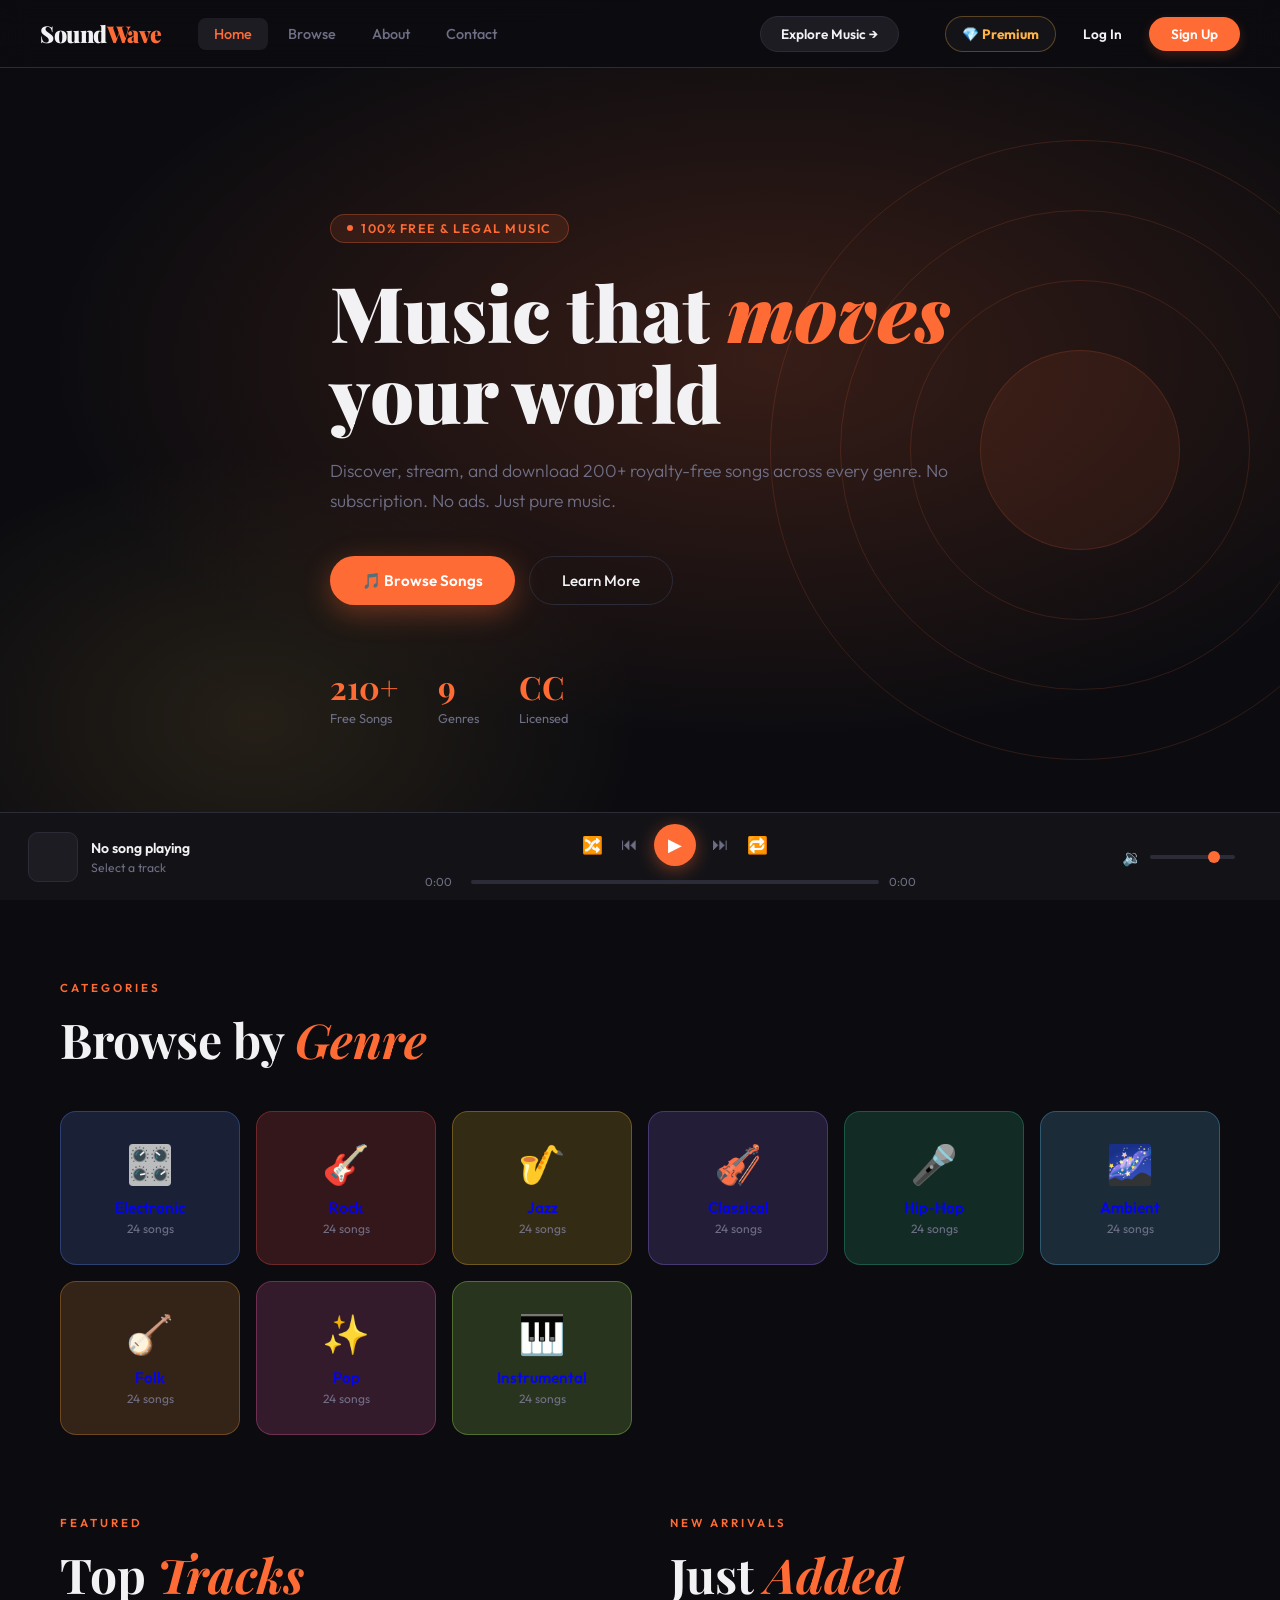
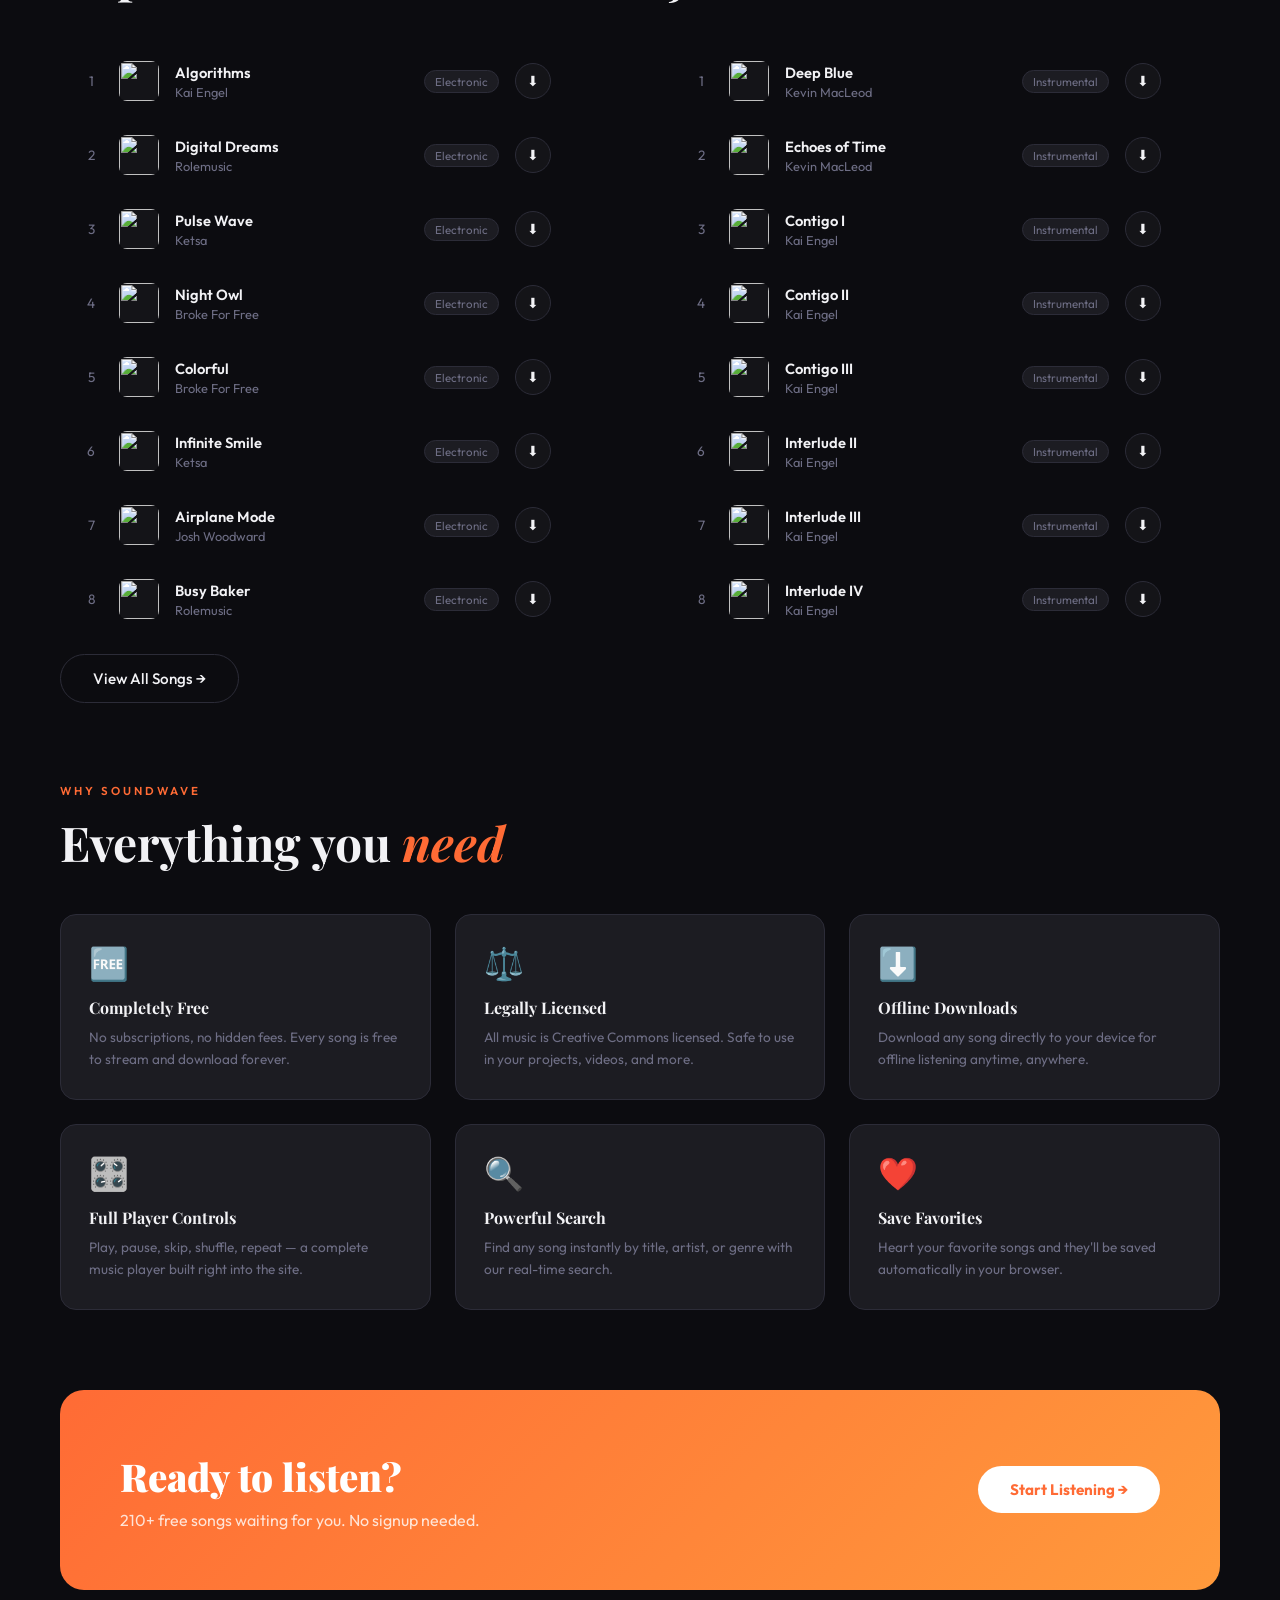
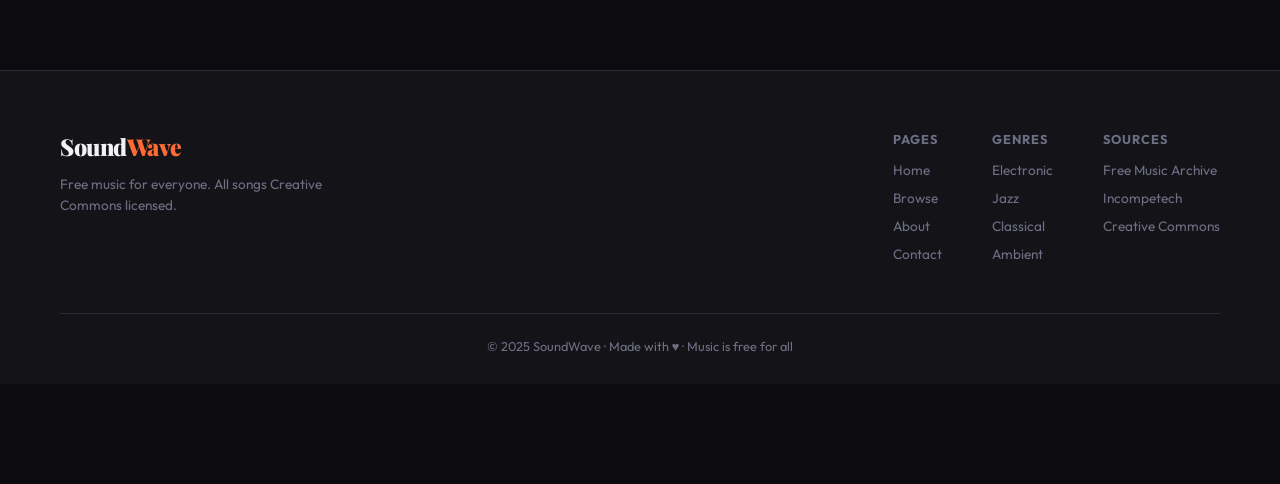
==== index.html @ 962b513a "Add files via upload" ====
<!DOCTYPE html>
<html lang="en">
<head>
<meta charset="UTF-8">
<meta name="viewport" content="width=device-width, initial-scale=1.0">
<title>SoundWave — Free Music For Everyone</title>
<link href="https://fonts.googleapis.com/css2?family=Playfair+Display:ital,wght@0,700;0,900;1,700&family=Outfit:wght@300;400;500;600&display=swap" rel="stylesheet">
<link rel="stylesheet" href="shared.css">
<style>
/* HOME PAGE STYLES */
.hero {
  min-height: 100vh;
  display: flex;
  align-items: center;
  justify-content: center;
  position: relative;
  overflow: hidden;
  padding: 120px 40px 80px;
}
.hero-bg {
  position: absolute; inset: 0;
  background: radial-gradient(ellipse 80% 60% at 60% 40%, rgba(255,107,53,0.18) 0%, transparent 70%),
              radial-gradient(ellipse 50% 50% at 20% 80%, rgba(255,200,80,0.10) 0%, transparent 60%),
              var(--bg);
}
.hero-rings {
  position: absolute;
  right: -100px; top: 50%;
  transform: translateY(-50%);
  width: 600px; height: 600px;
  pointer-events: none;
}
.ring {
  position: absolute; border-radius: 50%;
  border: 1px solid rgba(255,107,53,0.15);
  top: 50%; left: 50%;
  transform: translate(-50%,-50%);
  animation: ringPulse 4s ease-in-out infinite;
}
.ring:nth-child(1) { width: 200px; height: 200px; background: rgba(255,107,53,0.08); animation-delay: 0s; }
.ring:nth-child(2) { width: 340px; height: 340px; animation-delay: 0.5s; }
.ring:nth-child(3) { width: 480px; height: 480px; animation-delay: 1s; }
.ring:nth-child(4) { width: 620px; height: 620px; animation-delay: 1.5s; }
@keyframes ringPulse { 0%,100%{opacity:0.5;transform:translate(-50%,-50%) scale(1)} 50%{opacity:1;transform:translate(-50%,-50%) scale(1.03)} }

.hero-content { position: relative; z-index: 2; max-width: 620px; }
.hero-tag {
  display: inline-flex; align-items: center; gap: 8px;
  background: rgba(255,107,53,0.12); border: 1px solid rgba(255,107,53,0.3);
  color: var(--accent); padding: 6px 16px; border-radius: 40px;
  font-size: 0.78rem; font-weight: 600; letter-spacing: 1.5px;
  text-transform: uppercase; margin-bottom: 28px;
  animation: fadeUp 0.6s ease both;
}
.hero-tag .dot { width: 6px; height: 6px; border-radius: 50%; background: var(--accent); animation: blink 1.2s ease infinite; }
@keyframes blink { 0%,100%{opacity:1} 50%{opacity:0.3} }
.hero-title {
  font-family: 'Playfair Display', serif;
  font-size: clamp(3rem, 6vw, 5.2rem);
  line-height: 1.05;
  font-weight: 900;
  margin-bottom: 24px;
  animation: fadeUp 0.6s 0.1s ease both;
}
.hero-title em { font-style: italic; color: var(--accent); }
.hero-desc {
  font-size: 1.1rem; color: var(--muted); line-height: 1.7;
  margin-bottom: 40px; font-weight: 300;
  animation: fadeUp 0.6s 0.2s ease both;
}
.hero-btns {
  display: flex; gap: 14px; flex-wrap: wrap;
  animation: fadeUp 0.6s 0.3s ease both;
}
.btn-primary {
  background: var(--accent); color: white;
  padding: 14px 32px; border-radius: 50px;
  font-weight: 600; font-size: 0.95rem;
  text-decoration: none; display: inline-flex; align-items: center; gap: 8px;
  transition: all 0.2s; box-shadow: 0 8px 28px rgba(255,107,53,0.35);
}
.btn-primary:hover { transform: translateY(-2px); box-shadow: 0 12px 36px rgba(255,107,53,0.45); }
.btn-secondary {
  background: transparent; color: var(--text);
  padding: 14px 32px; border-radius: 50px;
  border: 1px solid var(--border);
  font-weight: 500; font-size: 0.95rem;
  text-decoration: none; display: inline-flex; align-items: center; gap: 8px;
  transition: all 0.2s;
}
.btn-secondary:hover { border-color: var(--accent); color: var(--accent); }
.hero-stats {
  display: flex; gap: 40px; margin-top: 60px;
  animation: fadeUp 0.6s 0.4s ease both;
}
.stat-num { font-family: 'Playfair Display', serif; font-size: 2rem; font-weight: 700; color: var(--accent); }
.stat-label { font-size: 0.8rem; color: var(--muted); margin-top: 2px; }

/* FEATURED SECTION */
.section { padding: 80px 60px; }
.section-label {
  font-size: 0.72rem; letter-spacing: 3px; text-transform: uppercase;
  color: var(--accent); font-weight: 600; margin-bottom: 12px;
}
.section-title {
  font-family: 'Playfair Display', serif;
  font-size: clamp(2rem, 4vw, 3rem); font-weight: 700;
  margin-bottom: 40px;
}
.section-title span { color: var(--accent); font-style: italic; }

/* GENRE CARDS */
.genre-grid {
  display: grid;
  grid-template-columns: repeat(auto-fill, minmax(180px, 1fr));
  gap: 16px;
}
.genre-card {
  border-radius: 16px; padding: 28px 20px;
  text-align: center; cursor: pointer;
  transition: all 0.25s; text-decoration: none;
  display: block; position: relative; overflow: hidden;
}
.genre-card::before {
  content: ''; position: absolute; inset: 0;
  background: inherit; opacity: 0.12; border-radius: 16px;
}
.genre-card:hover { transform: translateY(-4px); }
.genre-emoji { font-size: 2.4rem; margin-bottom: 10px; display: block; }
.genre-name { font-weight: 600; font-size: 0.95rem; }
.genre-count { font-size: 0.75rem; color: var(--muted); margin-top: 4px; }

.gc-electronic { background: rgba(92,138,255,0.15); border: 1px solid rgba(92,138,255,0.3); }
.gc-rock { background: rgba(255,80,80,0.15); border: 1px solid rgba(255,80,80,0.3); }
.gc-jazz { background: rgba(255,200,50,0.15); border: 1px solid rgba(255,200,50,0.3); }
.gc-classical { background: rgba(160,120,255,0.15); border: 1px solid rgba(160,120,255,0.3); }
.gc-hiphop { background: rgba(50,200,150,0.15); border: 1px solid rgba(50,200,150,0.3); }
.gc-ambient { background: rgba(100,200,255,0.15); border: 1px solid rgba(100,200,255,0.3); }
.gc-folk { background: rgba(255,160,60,0.15); border: 1px solid rgba(255,160,60,0.3); }
.gc-pop { background: rgba(255,100,180,0.15); border: 1px solid rgba(255,100,180,0.3); }
.gc-instrumental { background: rgba(180,255,100,0.15); border: 1px solid rgba(180,255,100,0.3); }

/* FEATURED TRACKS */
.track-list { display: flex; flex-direction: column; gap: 4px; }
.track-row {
  display: flex; align-items: center; gap: 16px;
  padding: 14px 18px; border-radius: 12px;
  cursor: pointer; transition: background 0.2s;
  border: 1px solid transparent;
}
.track-row:hover { background: var(--card); border-color: var(--border); }
.track-num { width: 24px; color: var(--muted); font-size: 0.85rem; text-align: center; flex-shrink: 0; }
.track-emoji { font-size: 1.6rem; flex-shrink: 0; }
.track-info { flex: 1; min-width: 0; }
.track-title { font-weight: 600; font-size: 0.92rem; white-space: nowrap; overflow: hidden; text-overflow: ellipsis; }
.track-artist { color: var(--muted); font-size: 0.8rem; margin-top: 2px; }
.track-genre {
  background: var(--card); color: var(--muted);
  font-size: 0.72rem; padding: 3px 10px; border-radius: 20px;
  border: 1px solid var(--border); flex-shrink: 0;
}
.track-play {
  width: 36px; height: 36px; border-radius: 50%;
  background: var(--accent); border: none; color: white;
  font-size: 0.85rem; cursor: pointer; display: flex;
  align-items: center; justify-content: center;
  flex-shrink: 0; opacity: 0; transition: opacity 0.2s;
}
.track-row:hover .track-play { opacity: 1; }

/* TWO-COL LAYOUT */
.two-col { display: grid; grid-template-columns: 1fr 1fr; gap: 60px; align-items: start; }

/* WHY SECTION */
.why-grid { display: grid; grid-template-columns: repeat(3, 1fr); gap: 24px; }
.why-card {
  background: var(--card); border: 1px solid var(--border);
  border-radius: 16px; padding: 28px;
  transition: border-color 0.2s;
}
.why-card:hover { border-color: var(--accent); }
.why-icon { font-size: 2rem; margin-bottom: 14px; }
.why-title { font-weight: 700; font-size: 1rem; margin-bottom: 8px; font-family: 'Playfair Display', serif; }
.why-desc { color: var(--muted); font-size: 0.85rem; line-height: 1.65; }

/* CTA BANNER */
.cta-banner {
  margin: 0 60px 80px;
  background: linear-gradient(135deg, var(--accent), #ff9a3c);
  border-radius: 24px; padding: 60px;
  display: flex; align-items: center; justify-content: space-between;
  gap: 40px;
}
.cta-title { font-family: 'Playfair Display', serif; font-size: 2.4rem; font-weight: 900; color: white; }
.cta-desc { color: rgba(255,255,255,0.8); margin-top: 8px; font-size: 1rem; }
.btn-white {
  background: white; color: var(--accent);
  padding: 14px 32px; border-radius: 50px;
  font-weight: 700; font-size: 0.95rem;
  text-decoration: none; white-space: nowrap;
  transition: transform 0.2s;
  display: inline-block;
}
.btn-white:hover { transform: scale(1.04); }

@keyframes fadeUp { from{opacity:0;transform:translateY(24px)} to{opacity:1;transform:translateY(0)} }
@media (max-width: 900px) {
  .two-col { grid-template-columns: 1fr; }
  .why-grid { grid-template-columns: 1fr 1fr; }
  .cta-banner { flex-direction: column; text-align: center; }
  .hero-rings { display: none; }
  .section { padding: 60px 24px; }
  .cta-banner { margin: 0 24px 60px; padding: 40px 24px; }
}
@media (max-width: 600px) {
  .why-grid { grid-template-columns: 1fr; }
  .hero-stats { gap: 24px; }
}
</style>
</head>
<body>

<!-- NAV -->
<nav class="navbar">
  <a href="index.html" class="nav-logo">Sound<span>Wave</span></a>
  <div class="nav-links">
    <a href="index.html" class="nav-link active">Home</a>
    <a href="browse.html" class="nav-link">Browse</a>
    <a href="about.html" class="nav-link">About</a>
    <a href="contact.html" class="nav-link">Contact</a>
  </div>
  <a href="browse.html" class="nav-cta">Explore Music →</a>
  <div class="auth-btns">
    <a href="#" class="btn-premium" onclick="event.preventDefault(); openPremiumModal()">💎 Premium</a>
    <a href="#" class="btn-login" onclick="event.preventDefault(); openAuthModal('login')">Log In</a>
    <a href="#" class="btn-signup" onclick="event.preventDefault(); openAuthModal('signup')">Sign Up</a>
  </div>
  <button class="nav-burger" onclick="toggleMenu()">☰</button>
</nav>
<div class="mobile-menu" id="mobileMenu">
  <a href="index.html" onclick="toggleMenu()">Home</a>
  <a href="browse.html" onclick="toggleMenu()">Browse</a>
  <a href="about.html" onclick="toggleMenu()">About</a>
  <a href="contact.html" onclick="toggleMenu()">Contact</a>
  <hr style="border:none;border-top:1px solid var(--border);margin:10px 0;">
  <div style="display:flex;padding:5px 12px;margin-bottom:10px">
    <a href="#" class="btn-premium" style="flex:1;text-align:center;justify-content:center" onclick="event.preventDefault(); openPremiumModal()">💎 Premium</a>
  </div>
  <div style="display:flex;gap:10px;padding:5px 12px">
    <a href="#" class="btn-login" style="flex:1;text-align:center" onclick="event.preventDefault(); openAuthModal('login')">Log In</a>
    <a href="#" class="btn-signup" style="flex:1;text-align:center" onclick="event.preventDefault(); openAuthModal('signup')">Sign Up</a>
  </div>
</div>

<!-- HERO -->
<section class="hero">
  <div class="hero-bg"></div>
  <div class="hero-rings">
    <div class="ring"></div>
    <div class="ring"></div>
    <div class="ring"></div>
    <div class="ring"></div>
  </div>
  <div class="hero-content">
    <div class="hero-tag"><span class="dot"></span> 100% Free & Legal Music</div>
    <h1 class="hero-title">Music that <em>moves</em> your world</h1>
    <p class="hero-desc">Discover, stream, and download 200+ royalty-free songs across every genre. No subscription. No ads. Just pure music.</p>
    <div class="hero-btns">
      <a href="browse.html" class="btn-primary">🎵 Browse Songs</a>
      <a href="about.html" class="btn-secondary">Learn More</a>
    </div>
    <div class="hero-stats">
      <div><div class="stat-num">210+</div><div class="stat-label">Free Songs</div></div>
      <div><div class="stat-num">9</div><div class="stat-label">Genres</div></div>
      <div><div class="stat-num">CC</div><div class="stat-label">Licensed</div></div>
    </div>
  </div>
</section>

<!-- GENRES -->
<section class="section">
  <div class="section-label">Categories</div>
  <div class="section-title">Browse by <span>Genre</span></div>
  <div class="genre-grid">
    <a href="browse.html?cat=Electronic" class="genre-card gc-electronic">
      <span class="genre-emoji">🎛️</span>
      <div class="genre-name">Electronic</div>
      <div class="genre-count">24 songs</div>
    </a>
    <a href="browse.html?cat=Rock" class="genre-card gc-rock">
      <span class="genre-emoji">🎸</span>
      <div class="genre-name">Rock</div>
      <div class="genre-count">24 songs</div>
    </a>
    <a href="browse.html?cat=Jazz" class="genre-card gc-jazz">
      <span class="genre-emoji">🎷</span>
      <div class="genre-name">Jazz</div>
      <div class="genre-count">24 songs</div>
    </a>
    <a href="browse.html?cat=Classical" class="genre-card gc-classical">
      <span class="genre-emoji">🎻</span>
      <div class="genre-name">Classical</div>
      <div class="genre-count">24 songs</div>
    </a>
    <a href="browse.html?cat=Hip-Hop" class="genre-card gc-hiphop">
      <span class="genre-emoji">🎤</span>
      <div class="genre-name">Hip-Hop</div>
      <div class="genre-count">24 songs</div>
    </a>
    <a href="browse.html?cat=Ambient" class="genre-card gc-ambient">
      <span class="genre-emoji">🌌</span>
      <div class="genre-name">Ambient</div>
      <div class="genre-count">24 songs</div>
    </a>
    <a href="browse.html?cat=Folk" class="genre-card gc-folk">
      <span class="genre-emoji">🪕</span>
      <div class="genre-name">Folk</div>
      <div class="genre-count">24 songs</div>
    </a>
    <a href="browse.html?cat=Pop" class="genre-card gc-pop">
      <span class="genre-emoji">✨</span>
      <div class="genre-name">Pop</div>
      <div class="genre-count">24 songs</div>
    </a>
    <a href="browse.html?cat=Instrumental" class="genre-card gc-instrumental">
      <span class="genre-emoji">🎹</span>
      <div class="genre-name">Instrumental</div>
      <div class="genre-count">24 songs</div>
    </a>
  </div>
</section>

<!-- FEATURED TRACKS -->
<section class="section" style="padding-top:0">
  <div class="two-col">
    <div>
      <div class="section-label">Featured</div>
      <div class="section-title">Top <span>Tracks</span></div>
      <div class="track-list" id="featuredTracks"></div>
      <br>
      <a href="browse.html" class="btn-secondary" style="display:inline-flex">View All Songs →</a>
    </div>
    <div>
      <div class="section-label">New Arrivals</div>
      <div class="section-title">Just <span>Added</span></div>
      <div class="track-list" id="newTracks"></div>
    </div>
  </div>
</section>

<!-- WHY -->
<section class="section" style="padding-top:0">
  <div class="section-label">Why SoundWave</div>
  <div class="section-title">Everything you <span>need</span></div>
  <div class="why-grid">
    <div class="why-card">
      <div class="why-icon">🆓</div>
      <div class="why-title">Completely Free</div>
      <div class="why-desc">No subscriptions, no hidden fees. Every song is free to stream and download forever.</div>
    </div>
    <div class="why-card">
      <div class="why-icon">⚖️</div>
      <div class="why-title">Legally Licensed</div>
      <div class="why-desc">All music is Creative Commons licensed. Safe to use in your projects, videos, and more.</div>
    </div>
    <div class="why-card">
      <div class="why-icon">⬇️</div>
      <div class="why-title">Offline Downloads</div>
      <div class="why-desc">Download any song directly to your device for offline listening anytime, anywhere.</div>
    </div>
    <div class="why-card">
      <div class="why-icon">🎛️</div>
      <div class="why-title">Full Player Controls</div>
      <div class="why-desc">Play, pause, skip, shuffle, repeat — a complete music player built right into the site.</div>
    </div>
    <div class="why-card">
      <div class="why-icon">🔍</div>
      <div class="why-title">Powerful Search</div>
      <div class="why-desc">Find any song instantly by title, artist, or genre with our real-time search.</div>
    </div>
    <div class="why-card">
      <div class="why-icon">❤️</div>
      <div class="why-title">Save Favorites</div>
      <div class="why-desc">Heart your favorite songs and they'll be saved automatically in your browser.</div>
    </div>
  </div>
</section>

<!-- CTA -->
<div class="cta-banner">
  <div>
    <div class="cta-title">Ready to listen?</div>
    <div class="cta-desc">210+ free songs waiting for you. No signup needed.</div>
  </div>
  <a href="browse.html" class="btn-white">Start Listening →</a>
</div>

<!-- FOOTER -->
<footer class="footer">
  <div class="footer-inner">
    <div class="footer-brand">
      <div class="nav-logo">Sound<span>Wave</span></div>
      <p>Free music for everyone. All songs Creative Commons licensed.</p>
    </div>
    <div class="footer-links">
      <div class="footer-col">
        <div class="footer-col-title">Pages</div>
        <a href="index.html">Home</a>
        <a href="browse.html">Browse</a>
        <a href="about.html">About</a>
        <a href="contact.html">Contact</a>
      </div>
      <div class="footer-col">
        <div class="footer-col-title">Genres</div>
        <a href="browse.html?cat=Electronic">Electronic</a>
        <a href="browse.html?cat=Jazz">Jazz</a>
        <a href="browse.html?cat=Classical">Classical</a>
        <a href="browse.html?cat=Ambient">Ambient</a>
      </div>
      <div class="footer-col">
        <div class="footer-col-title">Sources</div>
        <a href="https://freemusicarchive.org" target="_blank">Free Music Archive</a>
        <a href="https://incompetech.com" target="_blank">Incompetech</a>
        <a href="https://creativecommons.org" target="_blank">Creative Commons</a>
      </div>
    </div>
  </div>
  <div class="footer-bottom">© 2025 SoundWave · Made with ♥ · Music is free for all</div>
</footer>

<script src="shared.js"></script>
<script>
// Featured tracks
const featured = SONGS.slice(0, 8);
const newest = SONGS.slice(80, 88);

function renderTrackList(songs, containerId) {
  document.getElementById(containerId).innerHTML = songs.map((s,i) => `
    <div class="track-row" onclick="playSong(${SONGS.indexOf(s)}, true)">
      <div class="track-num">${i+1}</div>
      <div class="track-emoji" style="width:40px;height:40px;border-radius:8px;overflow:hidden;background:var(--surface);display:flex;align-items:center;justify-content:center;padding:0">
        <img src="${s.photo}" style="width:100%;height:100%;object-fit:cover" />
      </div>
      <div class="track-info">
        <div class="track-title">${s.title}</div>
        <div class="track-artist">${s.artist}</div>
      </div>
      <span class="track-genre">${s.genre}</span>
      <div style="display:flex;gap:4px">
        <button class="track-play track-dl" onclick="event.stopPropagation();downloadSong(${SONGS.indexOf(s)})" style="background:var(--surface);color:var(--text);border:1px solid var(--border);opacity:1;transition:all 0.2s" title="Download">⬇</button>
        <button class="track-play">▶</button>
      </div>
    </div>
  `).join('');
}
renderTrackList(featured, 'featuredTracks');
renderTrackList(newest, 'newTracks');
</script>
</body>
</html>
---- shared.css ----
/* =============================================
   SOUNDWAVE — SHARED CSS
   ============================================= */
:root {
  --bg: #0c0c10;
  --surface: #141418;
  --card: #1c1c22;
  --border: #2c2c38;
  --accent: #ff6b35;
  --accent2: #ffb347;
  --text: #f2f2f5;
  --muted: #6e6e85;
  --nav-h: 68px;
}
* { margin: 0; padding: 0; box-sizing: border-box; }
html { scroll-behavior: smooth; }
body {
  font-family: 'Outfit', sans-serif;
  background: var(--bg);
  color: var(--text);
  min-height: 100vh;
  padding-bottom: 100px;
}

/* ---- NAVBAR ---- */
.navbar {
  position: fixed; top: 0; left: 0; right: 0; z-index: 1000;
  height: var(--nav-h);
  display: flex; align-items: center;
  padding: 0 40px; gap: 36px;
  background: rgba(12,12,16,0.88);
  backdrop-filter: blur(14px);
  border-bottom: 1px solid var(--border);
}
.nav-logo {
  font-family: 'Playfair Display', serif;
  font-size: 1.45rem; font-weight: 900;
  color: var(--text); text-decoration: none;
  letter-spacing: -0.5px;
}
.nav-logo span { color: var(--accent); }
.nav-links { display: flex; gap: 4px; flex: 1; }
.nav-link {
  color: var(--muted); text-decoration: none;
  padding: 7px 16px; border-radius: 8px;
  font-size: 0.9rem; font-weight: 500;
  transition: all 0.18s;
}
.nav-link:hover, .nav-link.active { color: var(--text); background: var(--card); }
.nav-link.active { color: var(--accent); }
.nav-cta {
  background: var(--card); color: var(--text); border: 1px solid var(--border);
  padding: 8px 20px; border-radius: 50px;
  font-size: 0.85rem; font-weight: 600;
  text-decoration: none; transition: all 0.2s;
  white-space: nowrap;
}
.nav-cta:hover { border-color: var(--accent); color: var(--accent); }
.auth-btns { display: flex; gap: 10px; align-items: center; margin-left: 10px; }
.btn-login {
  color: var(--text); font-weight: 600; font-size: 0.85rem;
  text-decoration: none; padding: 8px 16px; border-radius: 50px;
  transition: all 0.2s; border: 1px solid transparent; white-space: nowrap;
}
.btn-login:hover { background: var(--card); border-color: var(--border); }
.btn-signup {
  background: var(--accent); color: white;
  padding: 8px 22px; border-radius: 50px;
  font-size: 0.85rem; font-weight: 600;
  text-decoration: none; transition: all 0.2s;
  white-space: nowrap; box-shadow: 0 4px 12px rgba(255,107,53,0.2);
}
.btn-signup:hover { background: #e55a25; transform: translateY(-1px); box-shadow: 0 6px 16px rgba(255,107,53,0.35); }
.btn-premium {
  background: var(--surface); color: var(--accent2); border: 1px solid rgba(255,179,71,0.3);
  padding: 8px 16px; border-radius: 50px; font-size: 0.85rem; font-weight: 700;
  cursor: pointer; transition: all 0.2s; text-decoration: none; display: inline-flex; align-items: center; gap: 6px; white-space: nowrap;
}
.btn-premium:hover { background: rgba(255,179,71,0.1); border-color: var(--accent2); transform: translateY(-1px); }
.nav-burger {
  display: none; background: none; border: none;
  color: var(--text); font-size: 1.3rem; cursor: pointer;
}
.mobile-menu {
  display: none; position: fixed; top: var(--nav-h);
  left: 0; right: 0; z-index: 999;
  background: var(--surface); border-bottom: 1px solid var(--border);
  padding: 16px 24px; flex-direction: column; gap: 4px;
}
.mobile-menu.open { display: flex; }
.mobile-menu a {
  color: var(--muted); text-decoration: none;
  padding: 10px 12px; border-radius: 8px;
  font-size: 0.95rem; font-weight: 500; transition: all 0.18s;
}
.mobile-menu a:hover { color: var(--text); background: var(--card); }

/* PAGE HEADER */
.page-header {
  padding: calc(var(--nav-h) + 50px) 60px 50px;
  border-bottom: 1px solid var(--border);
  background: linear-gradient(180deg, rgba(255,107,53,0.06) 0%, transparent 100%);
}
.page-header-label {
  font-size: 0.72rem; letter-spacing: 3px;
  text-transform: uppercase; color: var(--accent);
  font-weight: 600; margin-bottom: 10px;
}
.page-header-title {
  font-family: 'Playfair Display', serif;
  font-size: clamp(2.2rem, 5vw, 3.8rem);
  font-weight: 900; line-height: 1.08;
  margin-bottom: 14px;
}
.page-header-title em { font-style: italic; color: var(--accent); }
.page-header-desc {
  color: var(--muted); font-size: 1rem; max-width: 520px;
  line-height: 1.65; font-weight: 300;
}

/* PLAYER BAR */
.player-bar {
  position: fixed; bottom: 0; left: 0; right: 0; z-index: 500;
  height: 88px;
  background: rgba(20,20,24,0.97);
  backdrop-filter: blur(16px);
  border-top: 1px solid var(--border);
  display: flex; align-items: center;
  padding: 0 28px; gap: 20px;
}
.pb-info {
  display: flex; align-items: center; gap: 13px;
  min-width: 200px; max-width: 260px;
}
.pb-thumb {
  width: 50px; height: 50px; border-radius: 10px;
  background: var(--card); border: 1px solid var(--border);
  display: flex; align-items: center; justify-content: center;
  font-size: 1.5rem; flex-shrink: 0; overflow: hidden;
}
.pb-thumb img { width: 100%; height: 100%; object-fit: cover; }
.pb-title { font-weight: 600; font-size: 0.88rem; white-space: nowrap; overflow: hidden; text-overflow: ellipsis; }
.pb-artist { color: var(--muted); font-size: 0.76rem; margin-top: 3px; }
.pb-controls { flex: 1; display: flex; flex-direction: column; align-items: center; gap: 8px; }
.pb-btns { display: flex; align-items: center; gap: 14px; }
.pb-btn {
  background: none; border: none; color: var(--muted);
  font-size: 1.05rem; cursor: pointer; transition: color 0.18s; padding: 2px;
}
.pb-btn:hover, .pb-btn.on { color: var(--accent); }
.pb-playpause {
  width: 42px; height: 42px; border-radius: 50%;
  background: var(--accent); border: none; color: white;
  font-size: 1.1rem; cursor: pointer;
  display: flex; align-items: center; justify-content: center;
  box-shadow: 0 4px 18px rgba(255,107,53,0.4);
  transition: transform 0.15s;
}
.pb-playpause:hover { transform: scale(1.07); }
.pb-progress { display: flex; align-items: center; gap: 10px; width: 100%; max-width: 500px; }
.pb-time { font-size: 0.73rem; color: var(--muted); min-width: 36px; }
.pb-track {
  flex: 1; height: 4px; background: var(--border); border-radius: 2px;
  cursor: pointer; position: relative;
}
.pb-fill { height: 100%; background: var(--accent); border-radius: 2px; width: 0%; }
.pb-vol { display: flex; align-items: center; gap: 8px; min-width: 130px; }
.pb-vol-icon { color: var(--muted); }
input[type=range] {
  -webkit-appearance: none; appearance: none;
  height: 4px; border-radius: 2px; background: var(--border); cursor: pointer;
}
input[type=range]::-webkit-slider-thumb {
  -webkit-appearance: none; width: 12px; height: 12px;
  border-radius: 50%; background: var(--accent);
}
.vol-range { width: 85px; }

/* TOAST */
.toast {
  position: fixed; bottom: 110px; left: 50%; z-index: 9999;
  transform: translateX(-50%) translateY(20px);
  background: var(--card); border: 1px solid var(--border);
  color: var(--text); padding: 10px 22px;
  border-radius: 40px; font-size: 0.84rem;
  opacity: 0; transition: all 0.3s; pointer-events: none;
  white-space: nowrap; box-shadow: 0 4px 24px rgba(0,0,0,0.5);
}
.toast.show { opacity: 1; transform: translateX(-50%) translateY(0); }

/* FOOTER */
.footer {
  background: var(--surface); border-top: 1px solid var(--border);
  padding: 60px 60px 30px; margin-top: 80px;
}
.footer-inner { display: flex; gap: 60px; margin-bottom: 50px; }
.footer-brand { flex: 1.5; }
.footer-brand p { color: var(--muted); font-size: 0.85rem; margin-top: 12px; line-height: 1.6; max-width: 280px; }
.footer-links { display: flex; gap: 50px; }
.footer-col { display: flex; flex-direction: column; gap: 10px; }
.footer-col-title { font-weight: 700; font-size: 0.8rem; letter-spacing: 1px; text-transform: uppercase; color: var(--muted); margin-bottom: 4px; }
.footer-col a { color: var(--muted); text-decoration: none; font-size: 0.85rem; transition: color 0.18s; }
.footer-col a:hover { color: var(--accent); }
.footer-bottom { border-top: 1px solid var(--border); padding-top: 24px; color: var(--muted); font-size: 0.8rem; text-align: center; }

@media (max-width: 900px) {
  .navbar { padding: 0 20px; gap: 16px; }
  .nav-links { display: none; }
  .nav-burger { display: block; }
  .nav-cta { display: none; }
  .auth-btns { display: none; }
  .page-header { padding: calc(var(--nav-h) + 30px) 24px 36px; }
  .footer { padding: 40px 24px 24px; }
  .footer-inner { flex-direction: column; gap: 30px; }
  .footer-links { flex-wrap: wrap; gap: 30px; }
  .pb-vol { display: none; }
  .pb-info { min-width: 120px; max-width: 140px; }
}

/* AUTH MODAL */
.auth-overlay {
  position: fixed; inset: 0; z-index: 2000;
  background: rgba(0,0,0,0.7); backdrop-filter: blur(8px);
  display: flex; align-items: center; justify-content: center;
  opacity: 0; pointer-events: none; transition: all 0.3s;
}
.auth-overlay.show { opacity: 1; pointer-events: auto; }
.auth-box {
  background: var(--surface); border: 1px solid var(--border);
  border-radius: 20px; padding: 40px; width: 100%; max-width: 400px;
  position: relative; transform: translateY(20px); transition: transform 0.3s;
  box-shadow: 0 12px 40px rgba(0,0,0,0.5);
}
.auth-overlay.show .auth-box { transform: translateY(0); }
.auth-close {
  position: absolute; top: 16px; right: 16px; width: 32px; height: 32px;
  background: var(--card); border: 1px solid var(--border); border-radius: 50%;
  color: var(--muted); cursor: pointer; display: flex; align-items: center; justify-content: center;
  transition: all 0.2s;
}
.auth-close:hover { color: var(--text); border-color: var(--accent); }
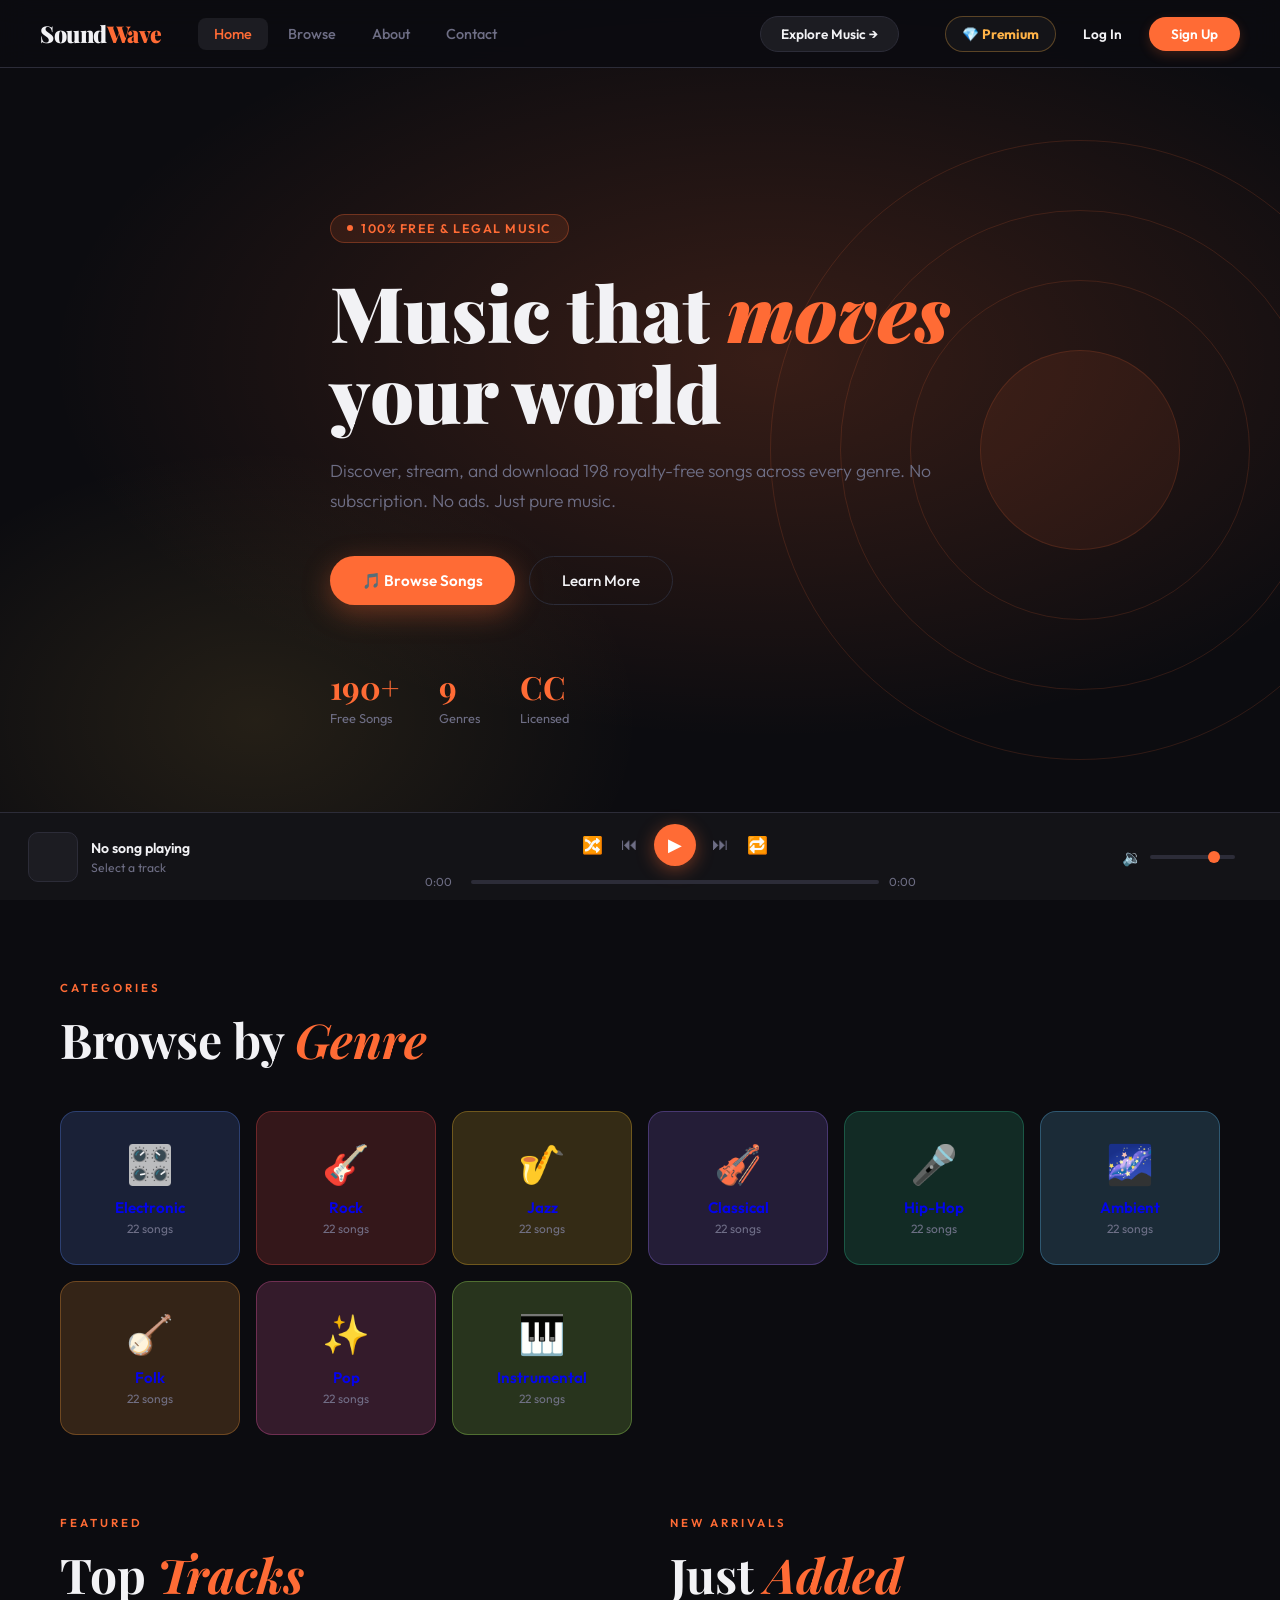
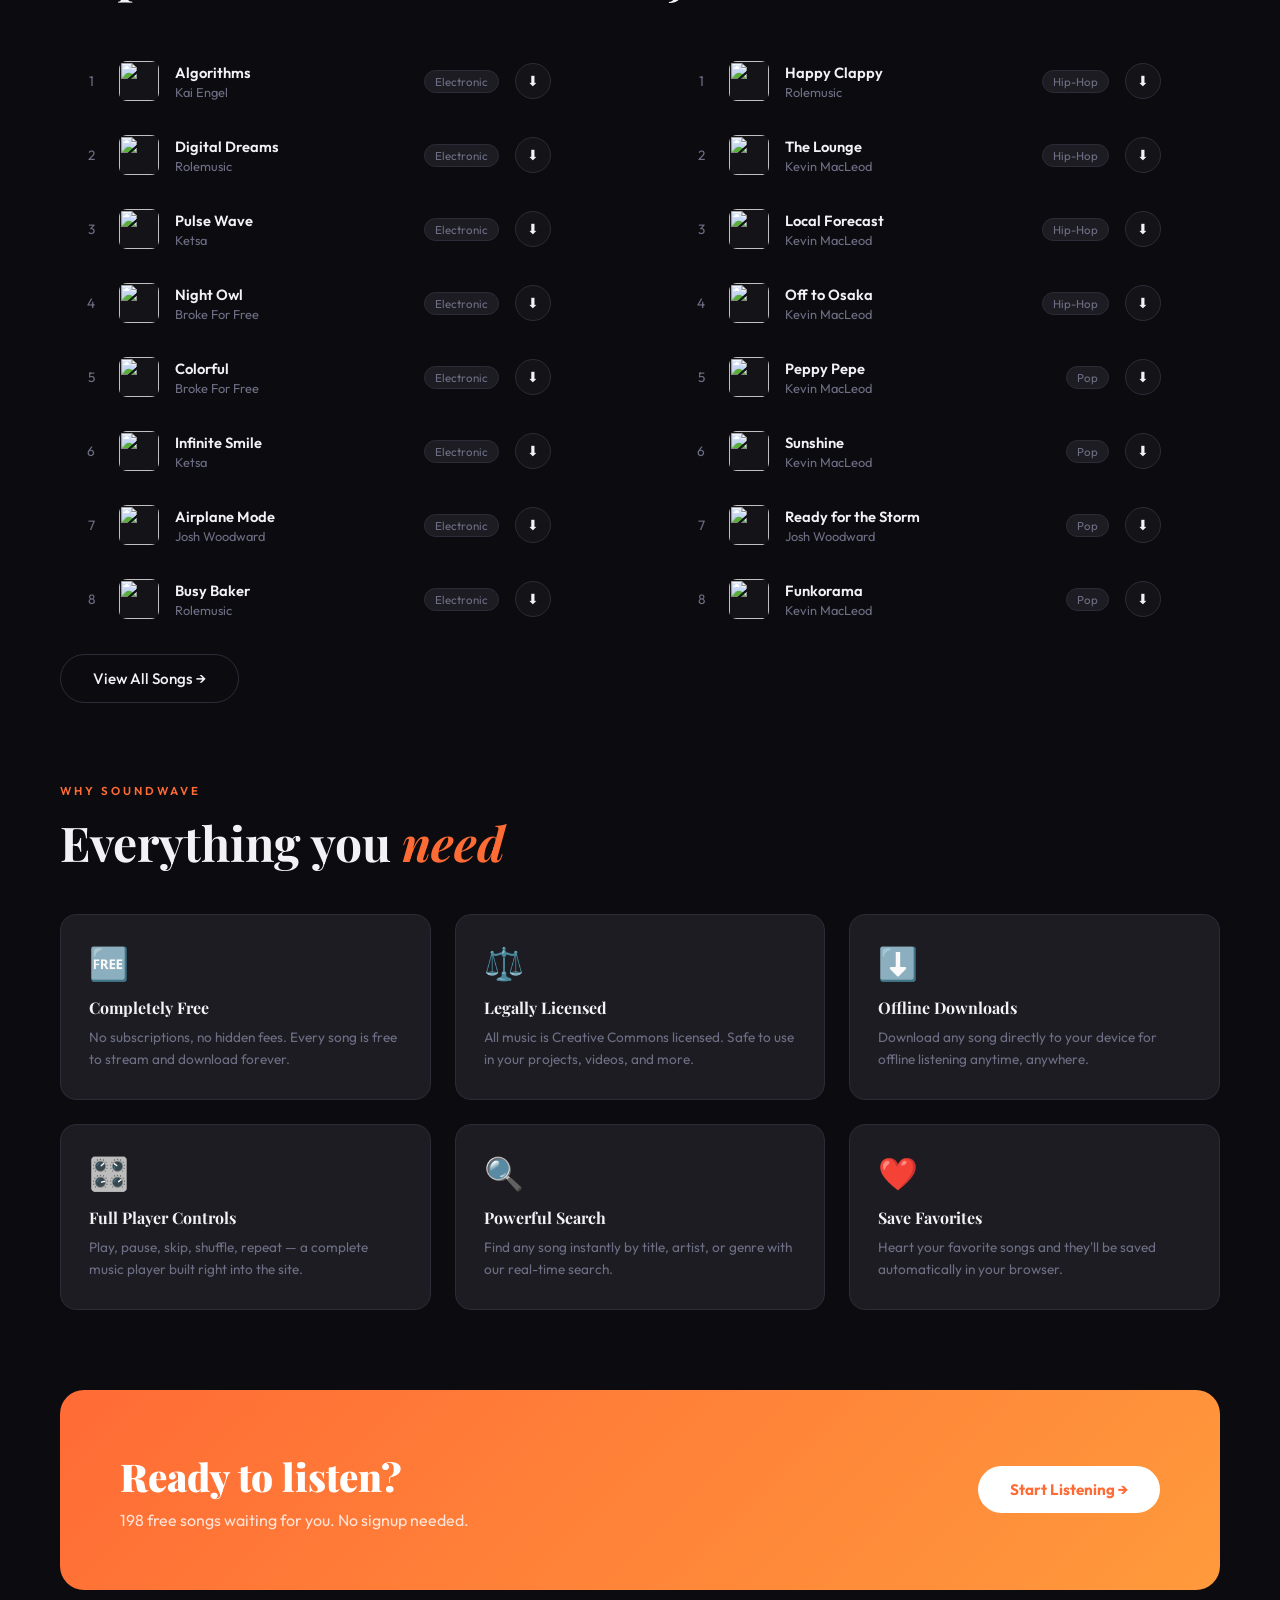
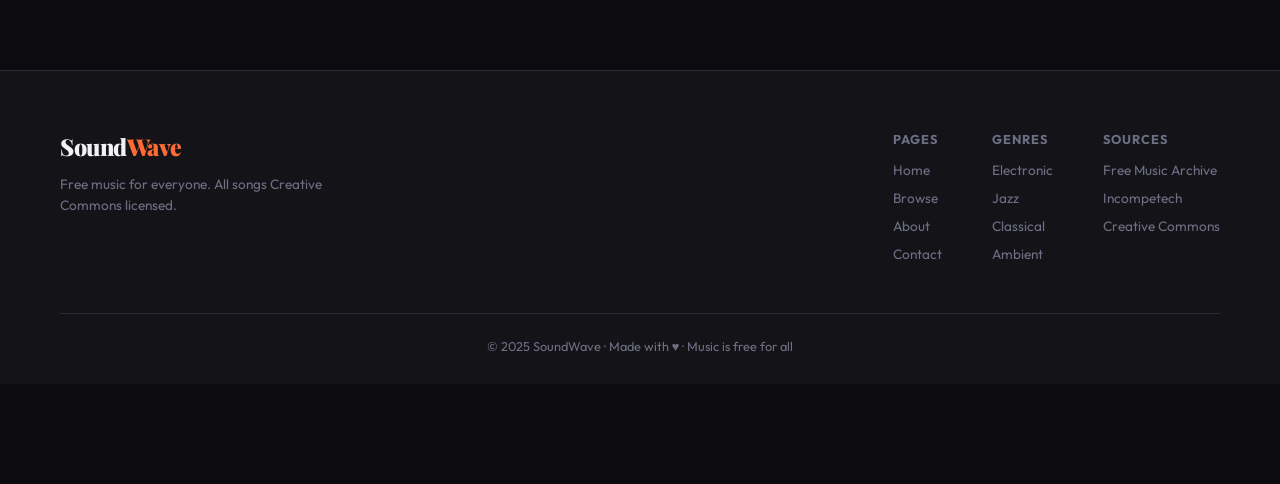
==== commit 53ac83a1: "Add files via upload" ====
--- a/index.html
+++ b/index.html
@@ -1,443 +1,802 @@
 <!DOCTYPE html>
 <html lang="en">
+
 <head>
-<meta charset="UTF-8">
-<meta name="viewport" content="width=device-width, initial-scale=1.0">
-<title>SoundWave — Free Music For Everyone</title>
-<link href="https://fonts.googleapis.com/css2?family=Playfair+Display:ital,wght@0,700;0,900;1,700&family=Outfit:wght@300;400;500;600&display=swap" rel="stylesheet">
-<link rel="stylesheet" href="shared.css">
-<style>
-/* HOME PAGE STYLES */
-.hero {
-  min-height: 100vh;
-  display: flex;
-  align-items: center;
-  justify-content: center;
-  position: relative;
-  overflow: hidden;
-  padding: 120px 40px 80px;
-}
-.hero-bg {
-  position: absolute; inset: 0;
-  background: radial-gradient(ellipse 80% 60% at 60% 40%, rgba(255,107,53,0.18) 0%, transparent 70%),
-              radial-gradient(ellipse 50% 50% at 20% 80%, rgba(255,200,80,0.10) 0%, transparent 60%),
-              var(--bg);
-}
-.hero-rings {
-  position: absolute;
-  right: -100px; top: 50%;
-  transform: translateY(-50%);
-  width: 600px; height: 600px;
-  pointer-events: none;
-}
-.ring {
-  position: absolute; border-radius: 50%;
-  border: 1px solid rgba(255,107,53,0.15);
-  top: 50%; left: 50%;
-  transform: translate(-50%,-50%);
-  animation: ringPulse 4s ease-in-out infinite;
-}
-.ring:nth-child(1) { width: 200px; height: 200px; background: rgba(255,107,53,0.08); animation-delay: 0s; }
-.ring:nth-child(2) { width: 340px; height: 340px; animation-delay: 0.5s; }
-.ring:nth-child(3) { width: 480px; height: 480px; animation-delay: 1s; }
-.ring:nth-child(4) { width: 620px; height: 620px; animation-delay: 1.5s; }
-@keyframes ringPulse { 0%,100%{opacity:0.5;transform:translate(-50%,-50%) scale(1)} 50%{opacity:1;transform:translate(-50%,-50%) scale(1.03)} }
-
-.hero-content { position: relative; z-index: 2; max-width: 620px; }
-.hero-tag {
-  display: inline-flex; align-items: center; gap: 8px;
-  background: rgba(255,107,53,0.12); border: 1px solid rgba(255,107,53,0.3);
-  color: var(--accent); padding: 6px 16px; border-radius: 40px;
-  font-size: 0.78rem; font-weight: 600; letter-spacing: 1.5px;
-  text-transform: uppercase; margin-bottom: 28px;
-  animation: fadeUp 0.6s ease both;
-}
-.hero-tag .dot { width: 6px; height: 6px; border-radius: 50%; background: var(--accent); animation: blink 1.2s ease infinite; }
-@keyframes blink { 0%,100%{opacity:1} 50%{opacity:0.3} }
-.hero-title {
-  font-family: 'Playfair Display', serif;
-  font-size: clamp(3rem, 6vw, 5.2rem);
-  line-height: 1.05;
-  font-weight: 900;
-  margin-bottom: 24px;
-  animation: fadeUp 0.6s 0.1s ease both;
-}
-.hero-title em { font-style: italic; color: var(--accent); }
-.hero-desc {
-  font-size: 1.1rem; color: var(--muted); line-height: 1.7;
-  margin-bottom: 40px; font-weight: 300;
-  animation: fadeUp 0.6s 0.2s ease both;
-}
-.hero-btns {
-  display: flex; gap: 14px; flex-wrap: wrap;
-  animation: fadeUp 0.6s 0.3s ease both;
-}
-.btn-primary {
-  background: var(--accent); color: white;
-  padding: 14px 32px; border-radius: 50px;
-  font-weight: 600; font-size: 0.95rem;
-  text-decoration: none; display: inline-flex; align-items: center; gap: 8px;
-  transition: all 0.2s; box-shadow: 0 8px 28px rgba(255,107,53,0.35);
-}
-.btn-primary:hover { transform: translateY(-2px); box-shadow: 0 12px 36px rgba(255,107,53,0.45); }
-.btn-secondary {
-  background: transparent; color: var(--text);
-  padding: 14px 32px; border-radius: 50px;
-  border: 1px solid var(--border);
-  font-weight: 500; font-size: 0.95rem;
-  text-decoration: none; display: inline-flex; align-items: center; gap: 8px;
-  transition: all 0.2s;
-}
-.btn-secondary:hover { border-color: var(--accent); color: var(--accent); }
-.hero-stats {
-  display: flex; gap: 40px; margin-top: 60px;
-  animation: fadeUp 0.6s 0.4s ease both;
-}
-.stat-num { font-family: 'Playfair Display', serif; font-size: 2rem; font-weight: 700; color: var(--accent); }
-.stat-label { font-size: 0.8rem; color: var(--muted); margin-top: 2px; }
-
-/* FEATURED SECTION */
-.section { padding: 80px 60px; }
-.section-label {
-  font-size: 0.72rem; letter-spacing: 3px; text-transform: uppercase;
-  color: var(--accent); font-weight: 600; margin-bottom: 12px;
-}
-.section-title {
-  font-family: 'Playfair Display', serif;
-  font-size: clamp(2rem, 4vw, 3rem); font-weight: 700;
-  margin-bottom: 40px;
-}
-.section-title span { color: var(--accent); font-style: italic; }
-
-/* GENRE CARDS */
-.genre-grid {
-  display: grid;
-  grid-template-columns: repeat(auto-fill, minmax(180px, 1fr));
-  gap: 16px;
-}
-.genre-card {
-  border-radius: 16px; padding: 28px 20px;
-  text-align: center; cursor: pointer;
-  transition: all 0.25s; text-decoration: none;
-  display: block; position: relative; overflow: hidden;
-}
-.genre-card::before {
-  content: ''; position: absolute; inset: 0;
-  background: inherit; opacity: 0.12; border-radius: 16px;
-}
-.genre-card:hover { transform: translateY(-4px); }
-.genre-emoji { font-size: 2.4rem; margin-bottom: 10px; display: block; }
-.genre-name { font-weight: 600; font-size: 0.95rem; }
-.genre-count { font-size: 0.75rem; color: var(--muted); margin-top: 4px; }
-
-.gc-electronic { background: rgba(92,138,255,0.15); border: 1px solid rgba(92,138,255,0.3); }
-.gc-rock { background: rgba(255,80,80,0.15); border: 1px solid rgba(255,80,80,0.3); }
-.gc-jazz { background: rgba(255,200,50,0.15); border: 1px solid rgba(255,200,50,0.3); }
-.gc-classical { background: rgba(160,120,255,0.15); border: 1px solid rgba(160,120,255,0.3); }
-.gc-hiphop { background: rgba(50,200,150,0.15); border: 1px solid rgba(50,200,150,0.3); }
-.gc-ambient { background: rgba(100,200,255,0.15); border: 1px solid rgba(100,200,255,0.3); }
-.gc-folk { background: rgba(255,160,60,0.15); border: 1px solid rgba(255,160,60,0.3); }
-.gc-pop { background: rgba(255,100,180,0.15); border: 1px solid rgba(255,100,180,0.3); }
-.gc-instrumental { background: rgba(180,255,100,0.15); border: 1px solid rgba(180,255,100,0.3); }
-
-/* FEATURED TRACKS */
-.track-list { display: flex; flex-direction: column; gap: 4px; }
-.track-row {
-  display: flex; align-items: center; gap: 16px;
-  padding: 14px 18px; border-radius: 12px;
-  cursor: pointer; transition: background 0.2s;
-  border: 1px solid transparent;
-}
-.track-row:hover { background: var(--card); border-color: var(--border); }
-.track-num { width: 24px; color: var(--muted); font-size: 0.85rem; text-align: center; flex-shrink: 0; }
-.track-emoji { font-size: 1.6rem; flex-shrink: 0; }
-.track-info { flex: 1; min-width: 0; }
-.track-title { font-weight: 600; font-size: 0.92rem; white-space: nowrap; overflow: hidden; text-overflow: ellipsis; }
-.track-artist { color: var(--muted); font-size: 0.8rem; margin-top: 2px; }
-.track-genre {
-  background: var(--card); color: var(--muted);
-  font-size: 0.72rem; padding: 3px 10px; border-radius: 20px;
-  border: 1px solid var(--border); flex-shrink: 0;
-}
-.track-play {
-  width: 36px; height: 36px; border-radius: 50%;
-  background: var(--accent); border: none; color: white;
-  font-size: 0.85rem; cursor: pointer; display: flex;
-  align-items: center; justify-content: center;
-  flex-shrink: 0; opacity: 0; transition: opacity 0.2s;
-}
-.track-row:hover .track-play { opacity: 1; }
-
-/* TWO-COL LAYOUT */
-.two-col { display: grid; grid-template-columns: 1fr 1fr; gap: 60px; align-items: start; }
-
-/* WHY SECTION */
-.why-grid { display: grid; grid-template-columns: repeat(3, 1fr); gap: 24px; }
-.why-card {
-  background: var(--card); border: 1px solid var(--border);
-  border-radius: 16px; padding: 28px;
-  transition: border-color 0.2s;
-}
-.why-card:hover { border-color: var(--accent); }
-.why-icon { font-size: 2rem; margin-bottom: 14px; }
-.why-title { font-weight: 700; font-size: 1rem; margin-bottom: 8px; font-family: 'Playfair Display', serif; }
-.why-desc { color: var(--muted); font-size: 0.85rem; line-height: 1.65; }
-
-/* CTA BANNER */
-.cta-banner {
-  margin: 0 60px 80px;
-  background: linear-gradient(135deg, var(--accent), #ff9a3c);
-  border-radius: 24px; padding: 60px;
-  display: flex; align-items: center; justify-content: space-between;
-  gap: 40px;
-}
-.cta-title { font-family: 'Playfair Display', serif; font-size: 2.4rem; font-weight: 900; color: white; }
-.cta-desc { color: rgba(255,255,255,0.8); margin-top: 8px; font-size: 1rem; }
-.btn-white {
-  background: white; color: var(--accent);
-  padding: 14px 32px; border-radius: 50px;
-  font-weight: 700; font-size: 0.95rem;
-  text-decoration: none; white-space: nowrap;
-  transition: transform 0.2s;
-  display: inline-block;
-}
-.btn-white:hover { transform: scale(1.04); }
-
-@keyframes fadeUp { from{opacity:0;transform:translateY(24px)} to{opacity:1;transform:translateY(0)} }
-@media (max-width: 900px) {
-  .two-col { grid-template-columns: 1fr; }
-  .why-grid { grid-template-columns: 1fr 1fr; }
-  .cta-banner { flex-direction: column; text-align: center; }
-  .hero-rings { display: none; }
-  .section { padding: 60px 24px; }
-  .cta-banner { margin: 0 24px 60px; padding: 40px 24px; }
-}
-@media (max-width: 600px) {
-  .why-grid { grid-template-columns: 1fr; }
-  .hero-stats { gap: 24px; }
-}
-</style>
+  <meta charset="UTF-8">
+  <meta name="viewport" content="width=device-width, initial-scale=1.0">
+  <title>SoundWave — Free Music For Everyone</title>
+  <link
+    href="https://fonts.googleapis.com/css2?family=Playfair+Display:ital,wght@0,700;0,900;1,700&family=Outfit:wght@300;400;500;600&display=swap"
+    rel="stylesheet">
+  <link rel="stylesheet" href="shared.css">
+  <style>
+    /* HOME PAGE STYLES */
+    .hero {
+      min-height: 100vh;
+      display: flex;
+      align-items: center;
+      justify-content: center;
+      position: relative;
+      overflow: hidden;
+      padding: 120px 40px 80px;
+    }
+
+    .hero-bg {
+      position: absolute;
+      inset: 0;
+      background: radial-gradient(ellipse 80% 60% at 60% 40%, rgba(255, 107, 53, 0.18) 0%, transparent 70%),
+        radial-gradient(ellipse 50% 50% at 20% 80%, rgba(255, 200, 80, 0.10) 0%, transparent 60%),
+        var(--bg);
+    }
+
+    .hero-rings {
+      position: absolute;
+      right: -100px;
+      top: 50%;
+      transform: translateY(-50%);
+      width: 600px;
+      height: 600px;
+      pointer-events: none;
+    }
+
+    .ring {
+      position: absolute;
+      border-radius: 50%;
+      border: 1px solid rgba(255, 107, 53, 0.15);
+      top: 50%;
+      left: 50%;
+      transform: translate(-50%, -50%);
+      animation: ringPulse 4s ease-in-out infinite;
+    }
+
+    .ring:nth-child(1) {
+      width: 200px;
+      height: 200px;
+      background: rgba(255, 107, 53, 0.08);
+      animation-delay: 0s;
+    }
+
+    .ring:nth-child(2) {
+      width: 340px;
+      height: 340px;
+      animation-delay: 0.5s;
+    }
+
+    .ring:nth-child(3) {
+      width: 480px;
+      height: 480px;
+      animation-delay: 1s;
+    }
+
+    .ring:nth-child(4) {
+      width: 620px;
+      height: 620px;
+      animation-delay: 1.5s;
+    }
+
+    @keyframes ringPulse {
+
+      0%,
+      100% {
+        opacity: 0.5;
+        transform: translate(-50%, -50%) scale(1)
+      }
+
+      50% {
+        opacity: 1;
+        transform: translate(-50%, -50%) scale(1.03)
+      }
+    }
+
+    .hero-content {
+      position: relative;
+      z-index: 2;
+      max-width: 620px;
+    }
+
+    .hero-tag {
+      display: inline-flex;
+      align-items: center;
+      gap: 8px;
+      background: rgba(255, 107, 53, 0.12);
+      border: 1px solid rgba(255, 107, 53, 0.3);
+      color: var(--accent);
+      padding: 6px 16px;
+      border-radius: 40px;
+      font-size: 0.78rem;
+      font-weight: 600;
+      letter-spacing: 1.5px;
+      text-transform: uppercase;
+      margin-bottom: 28px;
+      animation: fadeUp 0.6s ease both;
+    }
+
+    .hero-tag .dot {
+      width: 6px;
+      height: 6px;
+      border-radius: 50%;
+      background: var(--accent);
+      animation: blink 1.2s ease infinite;
+    }
+
+    @keyframes blink {
+
+      0%,
+      100% {
+        opacity: 1
+      }
+
+      50% {
+        opacity: 0.3
+      }
+    }
+
+    .hero-title {
+      font-family: 'Playfair Display', serif;
+      font-size: clamp(3rem, 6vw, 5.2rem);
+      line-height: 1.05;
+      font-weight: 900;
+      margin-bottom: 24px;
+      animation: fadeUp 0.6s 0.1s ease both;
+    }
+
+    .hero-title em {
+      font-style: italic;
+      color: var(--accent);
+    }
+
+    .hero-desc {
+      font-size: 1.1rem;
+      color: var(--muted);
+      line-height: 1.7;
+      margin-bottom: 40px;
+      font-weight: 300;
+      animation: fadeUp 0.6s 0.2s ease both;
+    }
+
+    .hero-btns {
+      display: flex;
+      gap: 14px;
+      flex-wrap: wrap;
+      animation: fadeUp 0.6s 0.3s ease both;
+    }
+
+    .btn-primary {
+      background: var(--accent);
+      color: white;
+      padding: 14px 32px;
+      border-radius: 50px;
+      font-weight: 600;
+      font-size: 0.95rem;
+      text-decoration: none;
+      display: inline-flex;
+      align-items: center;
+      gap: 8px;
+      transition: all 0.2s;
+      box-shadow: 0 8px 28px rgba(255, 107, 53, 0.35);
+    }
+
+    .btn-primary:hover {
+      transform: translateY(-2px);
+      box-shadow: 0 12px 36px rgba(255, 107, 53, 0.45);
+    }
+
+    .btn-secondary {
+      background: transparent;
+      color: var(--text);
+      padding: 14px 32px;
+      border-radius: 50px;
+      border: 1px solid var(--border);
+      font-weight: 500;
+      font-size: 0.95rem;
+      text-decoration: none;
+      display: inline-flex;
+      align-items: center;
+      gap: 8px;
+      transition: all 0.2s;
+    }
+
+    .btn-secondary:hover {
+      border-color: var(--accent);
+      color: var(--accent);
+    }
+
+    .hero-stats {
+      display: flex;
+      gap: 40px;
+      margin-top: 60px;
+      animation: fadeUp 0.6s 0.4s ease both;
+    }
+
+    .stat-num {
+      font-family: 'Playfair Display', serif;
+      font-size: 2rem;
+      font-weight: 700;
+      color: var(--accent);
+    }
+
+    .stat-label {
+      font-size: 0.8rem;
+      color: var(--muted);
+      margin-top: 2px;
+    }
+
+    /* FEATURED SECTION */
+    .section {
+      padding: 80px 60px;
+    }
+
+    .section-label {
+      font-size: 0.72rem;
+      letter-spacing: 3px;
+      text-transform: uppercase;
+      color: var(--accent);
+      font-weight: 600;
+      margin-bottom: 12px;
+    }
+
+    .section-title {
+      font-family: 'Playfair Display', serif;
+      font-size: clamp(2rem, 4vw, 3rem);
+      font-weight: 700;
+      margin-bottom: 40px;
+    }
+
+    .section-title span {
+      color: var(--accent);
+      font-style: italic;
+    }
+
+    /* GENRE CARDS */
+    .genre-grid {
+      display: grid;
+      grid-template-columns: repeat(auto-fill, minmax(180px, 1fr));
+      gap: 16px;
+    }
+
+    .genre-card {
+      border-radius: 16px;
+      padding: 28px 20px;
+      text-align: center;
+      cursor: pointer;
+      transition: all 0.25s;
+      text-decoration: none;
+      display: block;
+      position: relative;
+      overflow: hidden;
+    }
+
+    .genre-card::before {
+      content: '';
+      position: absolute;
+      inset: 0;
+      background: inherit;
+      opacity: 0.12;
+      border-radius: 16px;
+    }
+
+    .genre-card:hover {
+      transform: translateY(-4px);
+    }
+
+    .genre-emoji {
+      font-size: 2.4rem;
+      margin-bottom: 10px;
+      display: block;
+    }
+
+    .genre-name {
+      font-weight: 600;
+      font-size: 0.95rem;
+    }
+
+    .genre-count {
+      font-size: 0.75rem;
+      color: var(--muted);
+      margin-top: 4px;
+    }
+
+    .gc-electronic {
+      background: rgba(92, 138, 255, 0.15);
+      border: 1px solid rgba(92, 138, 255, 0.3);
+    }
+
+    .gc-rock {
+      background: rgba(255, 80, 80, 0.15);
+      border: 1px solid rgba(255, 80, 80, 0.3);
+    }
+
+    .gc-jazz {
+      background: rgba(255, 200, 50, 0.15);
+      border: 1px solid rgba(255, 200, 50, 0.3);
+    }
+
+    .gc-classical {
+      background: rgba(160, 120, 255, 0.15);
+      border: 1px solid rgba(160, 120, 255, 0.3);
+    }
+
+    .gc-hiphop {
+      background: rgba(50, 200, 150, 0.15);
+      border: 1px solid rgba(50, 200, 150, 0.3);
+    }
+
+    .gc-ambient {
+      background: rgba(100, 200, 255, 0.15);
+      border: 1px solid rgba(100, 200, 255, 0.3);
+    }
+
+    .gc-folk {
+      background: rgba(255, 160, 60, 0.15);
+      border: 1px solid rgba(255, 160, 60, 0.3);
+    }
+
+    .gc-pop {
+      background: rgba(255, 100, 180, 0.15);
+      border: 1px solid rgba(255, 100, 180, 0.3);
+    }
+
+    .gc-instrumental {
+      background: rgba(180, 255, 100, 0.15);
+      border: 1px solid rgba(180, 255, 100, 0.3);
+    }
+
+    /* FEATURED TRACKS */
+    .track-list {
+      display: flex;
+      flex-direction: column;
+      gap: 4px;
+    }
+
+    .track-row {
+      display: flex;
+      align-items: center;
+      gap: 16px;
+      padding: 14px 18px;
+      border-radius: 12px;
+      cursor: pointer;
+      transition: background 0.2s;
+      border: 1px solid transparent;
+    }
+
+    .track-row:hover {
+      background: var(--card);
+      border-color: var(--border);
+    }
+
+    .track-num {
+      width: 24px;
+      color: var(--muted);
+      font-size: 0.85rem;
+      text-align: center;
+      flex-shrink: 0;
+    }
+
+    .track-emoji {
+      font-size: 1.6rem;
+      flex-shrink: 0;
+    }
+
+    .track-info {
+      flex: 1;
+      min-width: 0;
+    }
+
+    .track-title {
+      font-weight: 600;
+      font-size: 0.92rem;
+      white-space: nowrap;
+      overflow: hidden;
+      text-overflow: ellipsis;
+    }
+
+    .track-artist {
+      color: var(--muted);
+      font-size: 0.8rem;
+      margin-top: 2px;
+    }
+
+    .track-genre {
+      background: var(--card);
+      color: var(--muted);
+      font-size: 0.72rem;
+      padding: 3px 10px;
+      border-radius: 20px;
+      border: 1px solid var(--border);
+      flex-shrink: 0;
+    }
+
+    .track-play {
+      width: 36px;
+      height: 36px;
+      border-radius: 50%;
+      background: var(--accent);
+      border: none;
+      color: white;
+      font-size: 0.85rem;
+      cursor: pointer;
+      display: flex;
+      align-items: center;
+      justify-content: center;
+      flex-shrink: 0;
+      opacity: 0;
+      transition: opacity 0.2s;
+    }
+
+    .track-row:hover .track-play {
+      opacity: 1;
+    }
+
+    /* TWO-COL LAYOUT */
+    .two-col {
+      display: grid;
+      grid-template-columns: 1fr 1fr;
+      gap: 60px;
+      align-items: start;
+    }
+
+    /* WHY SECTION */
+    .why-grid {
+      display: grid;
+      grid-template-columns: repeat(3, 1fr);
+      gap: 24px;
+    }
+
+    .why-card {
+      background: var(--card);
+      border: 1px solid var(--border);
+      border-radius: 16px;
+      padding: 28px;
+      transition: border-color 0.2s;
+    }
+
+    .why-card:hover {
+      border-color: var(--accent);
+    }
+
+    .why-icon {
+      font-size: 2rem;
+      margin-bottom: 14px;
+    }
+
+    .why-title {
+      font-weight: 700;
+      font-size: 1rem;
+      margin-bottom: 8px;
+      font-family: 'Playfair Display', serif;
+    }
+
+    .why-desc {
+      color: var(--muted);
+      font-size: 0.85rem;
+      line-height: 1.65;
+    }
+
+    /* CTA BANNER */
+    .cta-banner {
+      margin: 0 60px 80px;
+      background: linear-gradient(135deg, var(--accent), #ff9a3c);
+      border-radius: 24px;
+      padding: 60px;
+      display: flex;
+      align-items: center;
+      justify-content: space-between;
+      gap: 40px;
+    }
+
+    .cta-title {
+      font-family: 'Playfair Display', serif;
+      font-size: 2.4rem;
+      font-weight: 900;
+      color: white;
+    }
+
+    .cta-desc {
+      color: rgba(255, 255, 255, 0.8);
+      margin-top: 8px;
+      font-size: 1rem;
+    }
+
+    .btn-white {
+      background: white;
+      color: var(--accent);
+      padding: 14px 32px;
+      border-radius: 50px;
+      font-weight: 700;
+      font-size: 0.95rem;
+      text-decoration: none;
+      white-space: nowrap;
+      transition: transform 0.2s;
+      display: inline-block;
+    }
+
+    .btn-white:hover {
+      transform: scale(1.04);
+    }
+
+    @keyframes fadeUp {
+      from {
+        opacity: 0;
+        transform: translateY(24px)
+      }
+
+      to {
+        opacity: 1;
+        transform: translateY(0)
+      }
+    }
+
+    @media (max-width: 900px) {
+      .two-col {
+        grid-template-columns: 1fr;
+      }
+
+      .why-grid {
+        grid-template-columns: 1fr 1fr;
+      }
+
+      .cta-banner {
+        flex-direction: column;
+        text-align: center;
+      }
+
+      .hero-rings {
+        display: none;
+      }
+
+      .section {
+        padding: 60px 24px;
+      }
+
+      .cta-banner {
+        margin: 0 24px 60px;
+        padding: 40px 24px;
+      }
+    }
+
+    @media (max-width: 600px) {
+      .why-grid {
+        grid-template-columns: 1fr;
+      }
+
+      .hero-stats {
+        gap: 24px;
+      }
+    }
+  </style>
 </head>
+
 <body>
 
-<!-- NAV -->
-<nav class="navbar">
-  <a href="index.html" class="nav-logo">Sound<span>Wave</span></a>
-  <div class="nav-links">
-    <a href="index.html" class="nav-link active">Home</a>
-    <a href="browse.html" class="nav-link">Browse</a>
-    <a href="about.html" class="nav-link">About</a>
-    <a href="contact.html" class="nav-link">Contact</a>
+  <!-- NAV -->
+  <nav class="navbar">
+    <a href="index.html" class="nav-logo">Sound<span>Wave</span></a>
+    <div class="nav-links">
+      <a href="index.html" class="nav-link active">Home</a>
+      <a href="browse.html" class="nav-link">Browse</a>
+      <a href="about.html" class="nav-link">About</a>
+      <a href="contact.html" class="nav-link">Contact</a>
+    </div>
+    <a href="browse.html" class="nav-cta">Explore Music →</a>
+    <div class="auth-btns">
+      <a href="#" class="btn-premium" onclick="event.preventDefault(); openPremiumModal()">💎 Premium</a>
+      <a href="#" class="btn-login" onclick="event.preventDefault(); openAuthModal('login')">Log In</a>
+      <a href="#" class="btn-signup" onclick="event.preventDefault(); openAuthModal('signup')">Sign Up</a>
+    </div>
+    <button class="nav-burger" onclick="toggleMenu()">☰</button>
+  </nav>
+  <div class="mobile-menu" id="mobileMenu">
+    <a href="index.html" onclick="toggleMenu()">Home</a>
+    <a href="browse.html" onclick="toggleMenu()">Browse</a>
+    <a href="about.html" onclick="toggleMenu()">About</a>
+    <a href="contact.html" onclick="toggleMenu()">Contact</a>
+    <hr style="border:none;border-top:1px solid var(--border);margin:10px 0;">
+    <div style="display:flex;padding:5px 12px;margin-bottom:10px">
+      <a href="#" class="btn-premium" style="flex:1;text-align:center;justify-content:center"
+        onclick="event.preventDefault(); openPremiumModal()">💎 Premium</a>
+    </div>
+    <div style="display:flex;gap:10px;padding:5px 12px">
+      <a href="#" class="btn-login" style="flex:1;text-align:center"
+        onclick="event.preventDefault(); openAuthModal('login')">Log In</a>
+      <a href="#" class="btn-signup" style="flex:1;text-align:center"
+        onclick="event.preventDefault(); openAuthModal('signup')">Sign Up</a>
+    </div>
   </div>
-  <a href="browse.html" class="nav-cta">Explore Music →</a>
-  <div class="auth-btns">
-    <a href="#" class="btn-premium" onclick="event.preventDefault(); openPremiumModal()">💎 Premium</a>
-    <a href="#" class="btn-login" onclick="event.preventDefault(); openAuthModal('login')">Log In</a>
-    <a href="#" class="btn-signup" onclick="event.preventDefault(); openAuthModal('signup')">Sign Up</a>
+
+  <!-- HERO -->
+  <section class="hero">
+    <div class="hero-bg"></div>
+    <div class="hero-rings">
+      <div class="ring"></div>
+      <div class="ring"></div>
+      <div class="ring"></div>
+      <div class="ring"></div>
+    </div>
+    <div class="hero-content">
+      <div class="hero-tag"><span class="dot"></span> 100% Free & Legal Music</div>
+      <h1 class="hero-title">Music that <em>moves</em> your world</h1>
+      <p class="hero-desc">Discover, stream, and download 198 royalty-free songs across every genre. No subscription. No
+        ads. Just pure music.</p>
+      <div class="hero-btns">
+        <a href="browse.html" class="btn-primary">🎵 Browse Songs</a>
+        <a href="about.html" class="btn-secondary">Learn More</a>
+      </div>
+      <div class="hero-stats">
+        <div>
+          <div class="stat-num">190+</div>
+          <div class="stat-label">Free Songs</div>
+        </div>
+        <div>
+          <div class="stat-num">9</div>
+          <div class="stat-label">Genres</div>
+        </div>
+        <div>
+          <div class="stat-num">CC</div>
+          <div class="stat-label">Licensed</div>
+        </div>
+      </div>
+    </div>
+  </section>
+
+  <!-- GENRES -->
+  <section class="section">
+    <div class="section-label">Categories</div>
+    <div class="section-title">Browse by <span>Genre</span></div>
+    <div class="genre-grid">
+      <a href="browse.html?cat=Electronic" class="genre-card gc-electronic">
+        <span class="genre-emoji">🎛️</span>
+        <div class="genre-name">Electronic</div>
+        <div class="genre-count">22 songs</div>
+      </a>
+      <a href="browse.html?cat=Rock" class="genre-card gc-rock">
+        <span class="genre-emoji">🎸</span>
+        <div class="genre-name">Rock</div>
+        <div class="genre-count">22 songs</div>
+      </a>
+      <a href="browse.html?cat=Jazz" class="genre-card gc-jazz">
+        <span class="genre-emoji">🎷</span>
+        <div class="genre-name">Jazz</div>
+        <div class="genre-count">22 songs</div>
+      </a>
+      <a href="browse.html?cat=Classical" class="genre-card gc-classical">
+        <span class="genre-emoji">🎻</span>
+        <div class="genre-name">Classical</div>
+        <div class="genre-count">22 songs</div>
+      </a>
+      <a href="browse.html?cat=Hip-Hop" class="genre-card gc-hiphop">
+        <span class="genre-emoji">🎤</span>
+        <div class="genre-name">Hip-Hop</div>
+        <div class="genre-count">22 songs</div>
+      </a>
+      <a href="browse.html?cat=Ambient" class="genre-card gc-ambient">
+        <span class="genre-emoji">🌌</span>
+        <div class="genre-name">Ambient</div>
+        <div class="genre-count">22 songs</div>
+      </a>
+      <a href="browse.html?cat=Folk" class="genre-card gc-folk">
+        <span class="genre-emoji">🪕</span>
+        <div class="genre-name">Folk</div>
+        <div class="genre-count">22 songs</div>
+      </a>
+      <a href="browse.html?cat=Pop" class="genre-card gc-pop">
+        <span class="genre-emoji">✨</span>
+        <div class="genre-name">Pop</div>
+        <div class="genre-count">22 songs</div>
+      </a>
+      <a href="browse.html?cat=Instrumental" class="genre-card gc-instrumental">
+        <span class="genre-emoji">🎹</span>
+        <div class="genre-name">Instrumental</div>
+        <div class="genre-count">22 songs</div>
+      </a>
+    </div>
+  </section>
+
+  <!-- FEATURED TRACKS -->
+  <section class="section" style="padding-top:0">
+    <div class="two-col">
+      <div>
+        <div class="section-label">Featured</div>
+        <div class="section-title">Top <span>Tracks</span></div>
+        <div class="track-list" id="featuredTracks"></div>
+        <br>
+        <a href="browse.html" class="btn-secondary" style="display:inline-flex">View All Songs →</a>
+      </div>
+      <div>
+        <div class="section-label">New Arrivals</div>
+        <div class="section-title">Just <span>Added</span></div>
+        <div class="track-list" id="newTracks"></div>
+      </div>
+    </div>
+  </section>
+
+  <!-- WHY -->
+  <section class="section" style="padding-top:0">
+    <div class="section-label">Why SoundWave</div>
+    <div class="section-title">Everything you <span>need</span></div>
+    <div class="why-grid">
+      <div class="why-card">
+        <div class="why-icon">🆓</div>
+        <div class="why-title">Completely Free</div>
+        <div class="why-desc">No subscriptions, no hidden fees. Every song is free to stream and download forever.</div>
+      </div>
+      <div class="why-card">
+        <div class="why-icon">⚖️</div>
+        <div class="why-title">Legally Licensed</div>
+        <div class="why-desc">All music is Creative Commons licensed. Safe to use in your projects, videos, and more.
+        </div>
+      </div>
+      <div class="why-card">
+        <div class="why-icon">⬇️</div>
+        <div class="why-title">Offline Downloads</div>
+        <div class="why-desc">Download any song directly to your device for offline listening anytime, anywhere.</div>
+      </div>
+      <div class="why-card">
+        <div class="why-icon">🎛️</div>
+        <div class="why-title">Full Player Controls</div>
+        <div class="why-desc">Play, pause, skip, shuffle, repeat — a complete music player built right into the site.
+        </div>
+      </div>
+      <div class="why-card">
+        <div class="why-icon">🔍</div>
+        <div class="why-title">Powerful Search</div>
+        <div class="why-desc">Find any song instantly by title, artist, or genre with our real-time search.</div>
+      </div>
+      <div class="why-card">
+        <div class="why-icon">❤️</div>
+        <div class="why-title">Save Favorites</div>
+        <div class="why-desc">Heart your favorite songs and they'll be saved automatically in your browser.</div>
+      </div>
+    </div>
+  </section>
+
+  <!-- CTA -->
+  <div class="cta-banner">
+    <div>
+      <div class="cta-title">Ready to listen?</div>
+      <div class="cta-desc">198 free songs waiting for you. No signup needed.</div>
+    </div>
+    <a href="browse.html" class="btn-white">Start Listening →</a>
   </div>
-  <button class="nav-burger" onclick="toggleMenu()">☰</button>
-</nav>
-<div class="mobile-menu" id="mobileMenu">
-  <a href="index.html" onclick="toggleMenu()">Home</a>
-  <a href="browse.html" onclick="toggleMenu()">Browse</a>
-  <a href="about.html" onclick="toggleMenu()">About</a>
-  <a href="contact.html" onclick="toggleMenu()">Contact</a>
-  <hr style="border:none;border-top:1px solid var(--border);margin:10px 0;">
-  <div style="display:flex;padding:5px 12px;margin-bottom:10px">
-    <a href="#" class="btn-premium" style="flex:1;text-align:center;justify-content:center" onclick="event.preventDefault(); openPremiumModal()">💎 Premium</a>
-  </div>
-  <div style="display:flex;gap:10px;padding:5px 12px">
-    <a href="#" class="btn-login" style="flex:1;text-align:center" onclick="event.preventDefault(); openAuthModal('login')">Log In</a>
-    <a href="#" class="btn-signup" style="flex:1;text-align:center" onclick="event.preventDefault(); openAuthModal('signup')">Sign Up</a>
-  </div>
-</div>
-
-<!-- HERO -->
-<section class="hero">
-  <div class="hero-bg"></div>
-  <div class="hero-rings">
-    <div class="ring"></div>
-    <div class="ring"></div>
-    <div class="ring"></div>
-    <div class="ring"></div>
-  </div>
-  <div class="hero-content">
-    <div class="hero-tag"><span class="dot"></span> 100% Free & Legal Music</div>
-    <h1 class="hero-title">Music that <em>moves</em> your world</h1>
-    <p class="hero-desc">Discover, stream, and download 200+ royalty-free songs across every genre. No subscription. No ads. Just pure music.</p>
-    <div class="hero-btns">
-      <a href="browse.html" class="btn-primary">🎵 Browse Songs</a>
-      <a href="about.html" class="btn-secondary">Learn More</a>
-    </div>
-    <div class="hero-stats">
-      <div><div class="stat-num">210+</div><div class="stat-label">Free Songs</div></div>
-      <div><div class="stat-num">9</div><div class="stat-label">Genres</div></div>
-      <div><div class="stat-num">CC</div><div class="stat-label">Licensed</div></div>
-    </div>
-  </div>
-</section>
-
-<!-- GENRES -->
-<section class="section">
-  <div class="section-label">Categories</div>
-  <div class="section-title">Browse by <span>Genre</span></div>
-  <div class="genre-grid">
-    <a href="browse.html?cat=Electronic" class="genre-card gc-electronic">
-      <span class="genre-emoji">🎛️</span>
-      <div class="genre-name">Electronic</div>
-      <div class="genre-count">24 songs</div>
-    </a>
-    <a href="browse.html?cat=Rock" class="genre-card gc-rock">
-      <span class="genre-emoji">🎸</span>
-      <div class="genre-name">Rock</div>
-      <div class="genre-count">24 songs</div>
-    </a>
-    <a href="browse.html?cat=Jazz" class="genre-card gc-jazz">
-      <span class="genre-emoji">🎷</span>
-      <div class="genre-name">Jazz</div>
-      <div class="genre-count">24 songs</div>
-    </a>
-    <a href="browse.html?cat=Classical" class="genre-card gc-classical">
-      <span class="genre-emoji">🎻</span>
-      <div class="genre-name">Classical</div>
-      <div class="genre-count">24 songs</div>
-    </a>
-    <a href="browse.html?cat=Hip-Hop" class="genre-card gc-hiphop">
-      <span class="genre-emoji">🎤</span>
-      <div class="genre-name">Hip-Hop</div>
-      <div class="genre-count">24 songs</div>
-    </a>
-    <a href="browse.html?cat=Ambient" class="genre-card gc-ambient">
-      <span class="genre-emoji">🌌</span>
-      <div class="genre-name">Ambient</div>
-      <div class="genre-count">24 songs</div>
-    </a>
-    <a href="browse.html?cat=Folk" class="genre-card gc-folk">
-      <span class="genre-emoji">🪕</span>
-      <div class="genre-name">Folk</div>
-      <div class="genre-count">24 songs</div>
-    </a>
-    <a href="browse.html?cat=Pop" class="genre-card gc-pop">
-      <span class="genre-emoji">✨</span>
-      <div class="genre-name">Pop</div>
-      <div class="genre-count">24 songs</div>
-    </a>
-    <a href="browse.html?cat=Instrumental" class="genre-card gc-instrumental">
-      <span class="genre-emoji">🎹</span>
-      <div class="genre-name">Instrumental</div>
-      <div class="genre-count">24 songs</div>
-    </a>
-  </div>
-</section>
-
-<!-- FEATURED TRACKS -->
-<section class="section" style="padding-top:0">
-  <div class="two-col">
-    <div>
-      <div class="section-label">Featured</div>
-      <div class="section-title">Top <span>Tracks</span></div>
-      <div class="track-list" id="featuredTracks"></div>
-      <br>
-      <a href="browse.html" class="btn-secondary" style="display:inline-flex">View All Songs →</a>
-    </div>
-    <div>
-      <div class="section-label">New Arrivals</div>
-      <div class="section-title">Just <span>Added</span></div>
-      <div class="track-list" id="newTracks"></div>
-    </div>
-  </div>
-</section>
-
-<!-- WHY -->
-<section class="section" style="padding-top:0">
-  <div class="section-label">Why SoundWave</div>
-  <div class="section-title">Everything you <span>need</span></div>
-  <div class="why-grid">
-    <div class="why-card">
-      <div class="why-icon">🆓</div>
-      <div class="why-title">Completely Free</div>
-      <div class="why-desc">No subscriptions, no hidden fees. Every song is free to stream and download forever.</div>
-    </div>
-    <div class="why-card">
-      <div class="why-icon">⚖️</div>
-      <div class="why-title">Legally Licensed</div>
-      <div class="why-desc">All music is Creative Commons licensed. Safe to use in your projects, videos, and more.</div>
-    </div>
-    <div class="why-card">
-      <div class="why-icon">⬇️</div>
-      <div class="why-title">Offline Downloads</div>
-      <div class="why-desc">Download any song directly to your device for offline listening anytime, anywhere.</div>
-    </div>
-    <div class="why-card">
-      <div class="why-icon">🎛️</div>
-      <div class="why-title">Full Player Controls</div>
-      <div class="why-desc">Play, pause, skip, shuffle, repeat — a complete music player built right into the site.</div>
-    </div>
-    <div class="why-card">
-      <div class="why-icon">🔍</div>
-      <div class="why-title">Powerful Search</div>
-      <div class="why-desc">Find any song instantly by title, artist, or genre with our real-time search.</div>
-    </div>
-    <div class="why-card">
-      <div class="why-icon">❤️</div>
-      <div class="why-title">Save Favorites</div>
-      <div class="why-desc">Heart your favorite songs and they'll be saved automatically in your browser.</div>
-    </div>
-  </div>
-</section>
-
-<!-- CTA -->
-<div class="cta-banner">
-  <div>
-    <div class="cta-title">Ready to listen?</div>
-    <div class="cta-desc">210+ free songs waiting for you. No signup needed.</div>
-  </div>
-  <a href="browse.html" class="btn-white">Start Listening →</a>
-</div>
-
-<!-- FOOTER -->
-<footer class="footer">
-  <div class="footer-inner">
-    <div class="footer-brand">
-      <div class="nav-logo">Sound<span>Wave</span></div>
-      <p>Free music for everyone. All songs Creative Commons licensed.</p>
-    </div>
-    <div class="footer-links">
-      <div class="footer-col">
-        <div class="footer-col-title">Pages</div>
-        <a href="index.html">Home</a>
-        <a href="browse.html">Browse</a>
-        <a href="about.html">About</a>
-        <a href="contact.html">Contact</a>
-      </div>
-      <div class="footer-col">
-        <div class="footer-col-title">Genres</div>
-        <a href="browse.html?cat=Electronic">Electronic</a>
-        <a href="browse.html?cat=Jazz">Jazz</a>
-        <a href="browse.html?cat=Classical">Classical</a>
-        <a href="browse.html?cat=Ambient">Ambient</a>
-      </div>
-      <div class="footer-col">
-        <div class="footer-col-title">Sources</div>
-        <a href="https://freemusicarchive.org" target="_blank">Free Music Archive</a>
-        <a href="https://incompetech.com" target="_blank">Incompetech</a>
-        <a href="https://creativecommons.org" target="_blank">Creative Commons</a>
-      </div>
-    </div>
-  </div>
-  <div class="footer-bottom">© 2025 SoundWave · Made with ♥ · Music is free for all</div>
-</footer>
-
-<script src="shared.js"></script>
-<script>
-// Featured tracks
-const featured = SONGS.slice(0, 8);
-const newest = SONGS.slice(80, 88);
-
-function renderTrackList(songs, containerId) {
-  document.getElementById(containerId).innerHTML = songs.map((s,i) => `
+
+  <!-- FOOTER -->
+  <footer class="footer">
+    <div class="footer-inner">
+      <div class="footer-brand">
+        <div class="nav-logo">Sound<span>Wave</span></div>
+        <p>Free music for everyone. All songs Creative Commons licensed.</p>
+      </div>
+      <div class="footer-links">
+        <div class="footer-col">
+          <div class="footer-col-title">Pages</div>
+          <a href="index.html">Home</a>
+          <a href="browse.html">Browse</a>
+          <a href="about.html">About</a>
+          <a href="contact.html">Contact</a>
+        </div>
+        <div class="footer-col">
+          <div class="footer-col-title">Genres</div>
+          <a href="browse.html?cat=Electronic">Electronic</a>
+          <a href="browse.html?cat=Jazz">Jazz</a>
+          <a href="browse.html?cat=Classical">Classical</a>
+          <a href="browse.html?cat=Ambient">Ambient</a>
+        </div>
+        <div class="footer-col">
+          <div class="footer-col-title">Sources</div>
+          <a href="https://freemusicarchive.org" target="_blank">Free Music Archive</a>
+          <a href="https://incompetech.com" target="_blank">Incompetech</a>
+          <a href="https://creativecommons.org" target="_blank">Creative Commons</a>
+        </div>
+      </div>
+    </div>
+    <div class="footer-bottom">© 2025 SoundWave · Made with ♥ · Music is free for all</div>
+  </footer>
+
+  <script src="shared.js"></script>
+  <script>
+    function renderTrackList(songs, containerId) {
+      document.getElementById(containerId).innerHTML = songs.map((s, i) => `
     <div class="track-row" onclick="playSong(${SONGS.indexOf(s)}, true)">
-      <div class="track-num">${i+1}</div>
+      <div class="track-num">${i + 1}</div>
       <div class="track-emoji" style="width:40px;height:40px;border-radius:8px;overflow:hidden;background:var(--surface);display:flex;align-items:center;justify-content:center;padding:0">
         <img src="${s.photo}" style="width:100%;height:100%;object-fit:cover" />
       </div>
@@ -452,9 +811,17 @@
       </div>
     </div>
   `).join('');
-}
-renderTrackList(featured, 'featuredTracks');
-renderTrackList(newest, 'newTracks');
-</script>
+    }
+
+    function initHome() {
+      const featured = SONGS.slice(0, 8);
+      const newest = SONGS.length > 80 ? SONGS.slice(80, 88) : SONGS.slice(8, 16);
+      if (document.getElementById('featuredTracks')) renderTrackList(featured, 'featuredTracks');
+      if (document.getElementById('newTracks')) renderTrackList(newest, 'newTracks');
+    }
+    if (window.isSongsLoaded) initHome();
+    else window.addEventListener('songsLoaded', initHome);
+  </script>
 </body>
-</html>
+
+</html>
